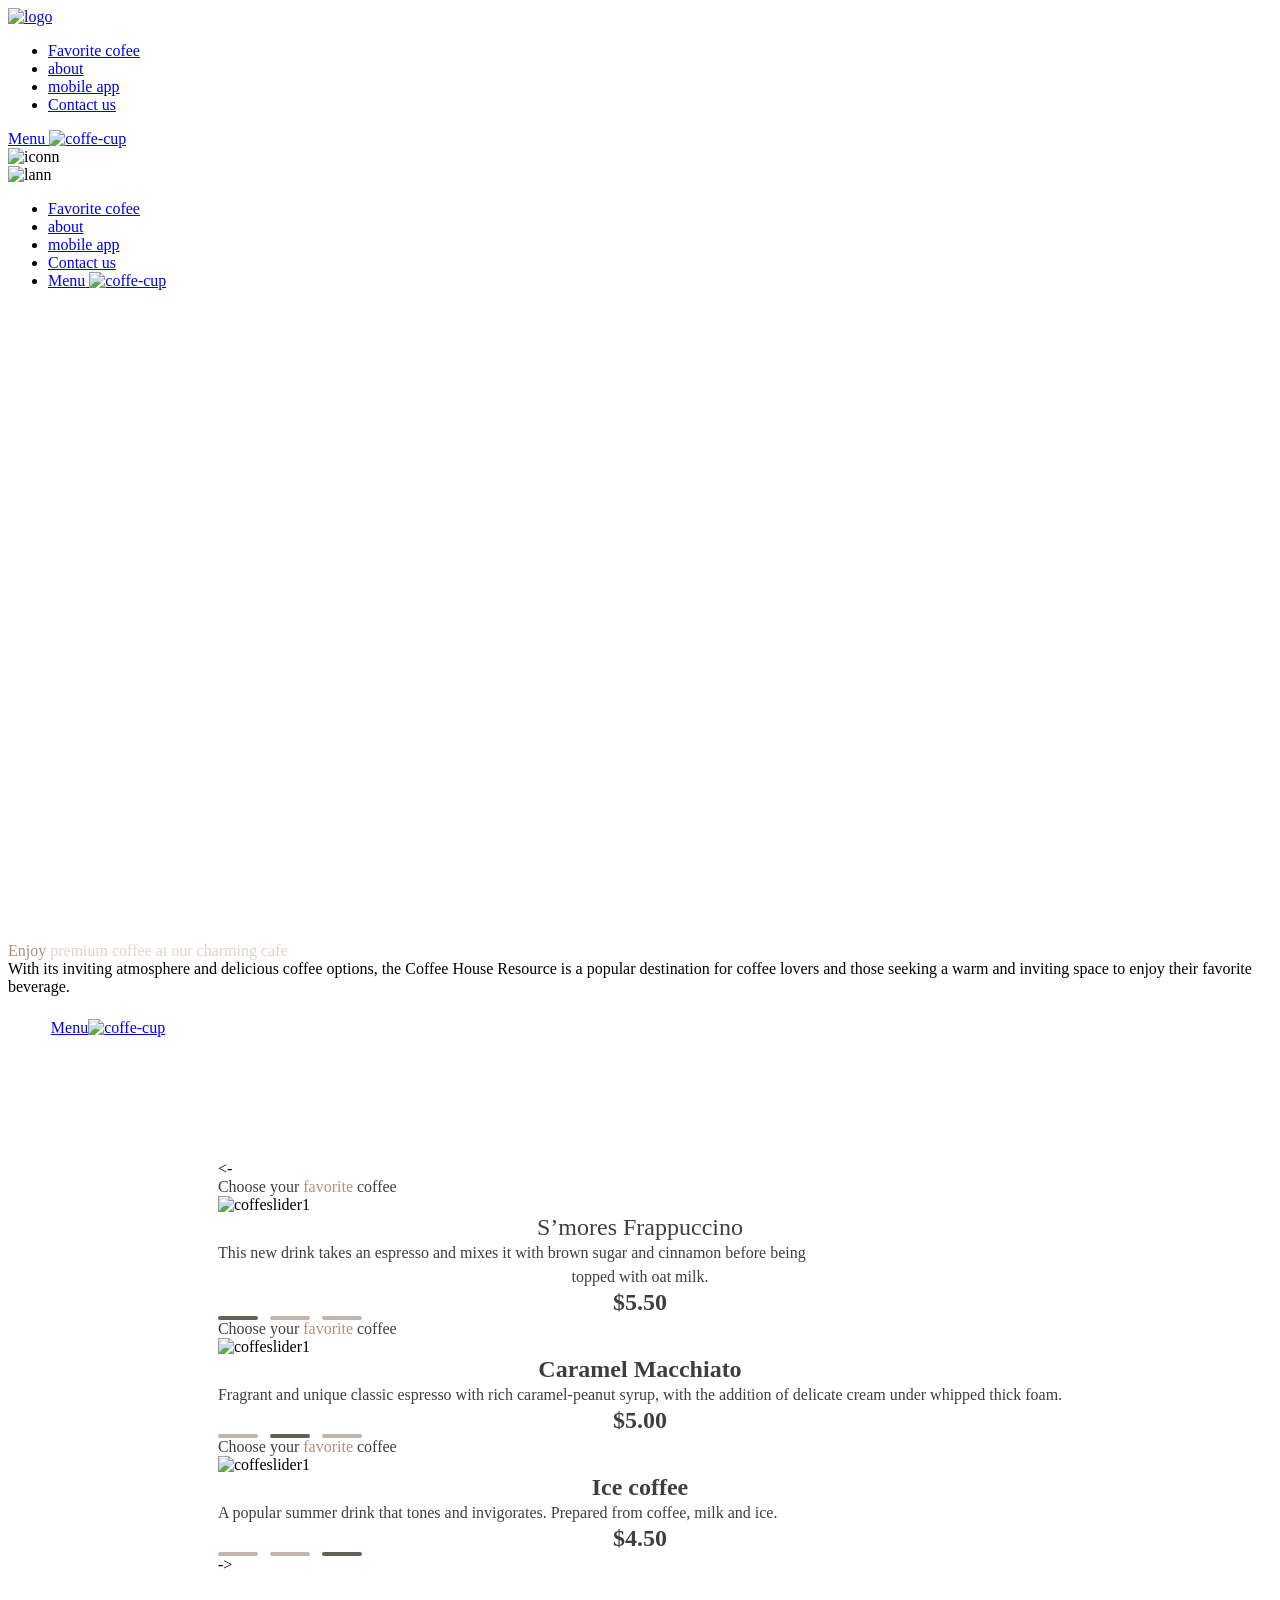
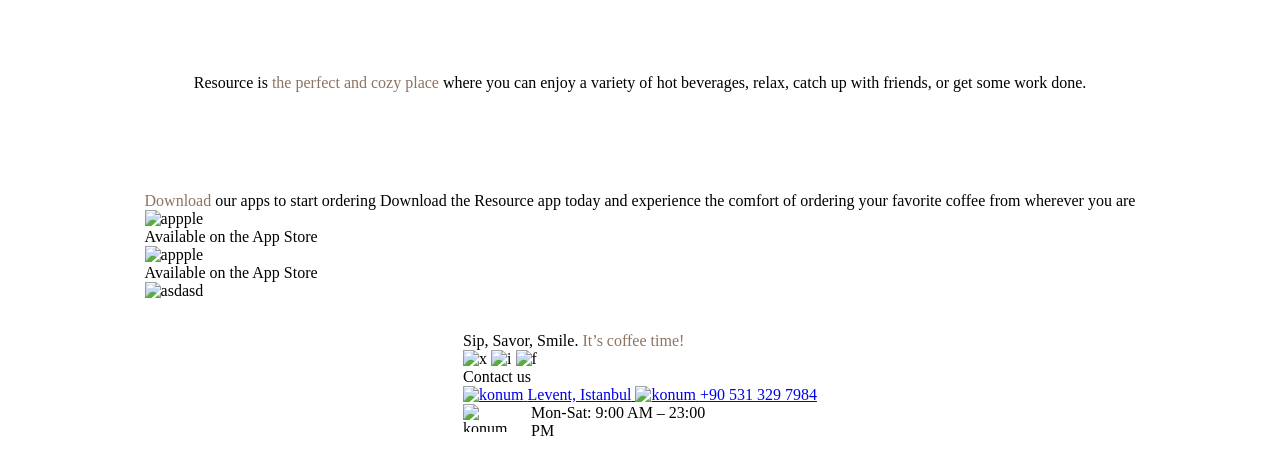
==== index.html @ 00bb1d44 "feat: added index.html" ====
<!DOCTYPE html>
<html lang="en">
  <head>
    <meta charset="UTF-8" />
    <meta name="viewport" content="width=device-width, initial-scale=1.0" />
    <title>Document</title>
    <link rel="stylesheet" href="index.css" />
    <link
      href="https://fonts.googleapis.com/css2?family=Inter:wght@400;500;700&display=swap"
      rel="stylesheet"
    />
  </head>
  <body>
    <header>
      <div class="header-container">
        <a href="#">
          <img src="./logo.png" alt="logo" class="logoresmi" />
        </a>
        <nav class="extra">
          <ul>
            <li>
              <a href="#favourite-coffer">Favorite cofee</a>
            </li>
            <li><a href="#about">about</a></li>
            <li><a href="#mobile-app">mobile app</a></li>
            <li><a href="#footer">Contact us</a></li>
          </ul>
        </nav>
        <a class="kose" href="./menu.html">
          <span>Menu</span>
          <img class="kahveresm" src="./coffee-cup.svg" alt="coffe-cup" />
        </a>
        <div class="normalolan" style="cursor: pointer" id="menubtn">
          <img src="./State=default.svg" alt="iconn" />
        </div>
        <div class="normal-olmayan" id="yeterlan">
          <img src="./State=active.svg" alt="lann" />
        </div>
      </div>
      <nav class="dort" id="menuismenulan">
        <ul>
          <li><a href="#favourite-coffer">Favorite cofee</a></li>
          <li><a href="#about">about</a></li>
          <li><a href="#mobile-app">mobile app</a></li>
          <li><a href="#footer">Contact us</a></li>
          <li>
            <a class="moneyismoneylan" href="./menu.html">
              <span>Menu</span>
              <img
                src="./coffee-cup.svg"
                alt="coffe-cup"
                style="width: 40px; height: 40px"
              />
            </a>
          </li>
        </ul>
      </nav>
    </header>
    <main>
      <div
        style="
          display: flex;
          justify-content: center;
          align-items: center;
          flex-direction: column;
          gap: 100px;
        "
      >
        <div class="audiodahil">
          <video
            autoplay
            muted
            loop
            playsinline
            style="
              width: 100%;
              height: 100%;
              object-fit: cover;
              border-radius: 30px;
            "
          >
            <source src="2909914-uhd_3840_2024_24fps.mp4" type="video/mp4" />
            Tarayıcınız video etiketini desteklemiyor.
          </video>
          <div class="videoaltindakiler">
            <div class="ikispankapsayici">
              <span style="color: #b0907a">Enjoy</span>
              <span style="color: #e1d4c9"
                >premium coffee at our charming cafe</span
              >
            </div>
            <div class="videoyazisi">
              With its inviting atmosphere and delicious coffee options, the
              Coffee House Resource is a popular destination for coffee lovers
              and those seeking a warm and inviting space to enjoy their
              favorite beverage.
            </div>
            <a class="butonundur" href="./menu.html">
              <div
                style="
                  display: flex;
                  justify-content: center;
                  align-items: center;
                  width: 200px;
                  height: 64px;
                "
              >
                <span class="menumenu">Menu</span>
                <img
                  src="coffee-cup.svg"
                  alt="coffe-cup"
                  class="iconlaralbayim"
                />
              </div>
            </a>
          </div>
        </div>
        <div class="oklardahil" id="favourite-coffer">
          <div class="soloklar">&lt;-</div>
          <div class="slidercontainer active">
            <div class="sldiercontainerbaslik">
              <span style="color: #403f3d"
                >Choose your <span style="color: #b0907a">favorite</span>
                <span class="kahvekelimesi">coffee</span></span
              >
            </div>
            <div class="resimveok">
              <img
                src="coffee-slider-1.svg"
                alt="coffeslider1"
                class="sliderimage"
              />
            </div>
            <div class="slideryazicontainer">
              <span
                style="
                  display: flex;
                  justify-content: center;
                  align-items: center;
                  color: #403f3d;
                  font-size: 24px;
                "
                >S’mores Frappuccino</span
              >
              <span style="font-size: 16px; line-height: 150%; color: #403f3d"
                >This new drink takes an espresso and mixes it with brown sugar
                and cinnamon before being
                <span
                  style="
                    display: flex;
                    justify-content: center;
                    align-items: center;
                  "
                  >topped with oat milk.</span
                ></span
              >
              <span
                style="
                  display: flex;
                  justify-content: center;
                  align-items: center;
                  color: #403f3d;
                  font-size: 24px;
                  font-weight: bold;
                "
                >$5.50</span
              >
            </div>
            <div
              style="
                display: flex;
                width: 144px;
                justify-content: space-between;
                align-items: center;
              "
            >
              <div
                style="
                  width: 40px;
                  height: 4px;
                  background-color: #665f55;
                  border-radius: 20px;
                "
              ></div>
              <div
                style="
                  width: 40px;
                  height: 4px;
                  background-color: #c1b6ad;
                  border-radius: 20px;
                "
              ></div>
              <div
                style="
                  width: 40px;
                  height: 4px;
                  background-color: #c1b6ad;
                  border-radius: 20px;
                "
              ></div>
            </div>
          </div>
          <div class="slidercontainer">
            <div class="sldiercontainerbaslik">
              <span style="color: #403f3d"
                >Choose your <span style="color: #b0907a">favorite</span>
                <span class="kahvekelimesi">coffee</span></span
              >
            </div>
            <div class="resimveok">
              <img
                src="coffee-slider-2.svg"
                alt="coffeslider1"
                class="sliderimage"
              />
            </div>
            <div class="slideryazicontainer">
              <span
                style="
                  display: flex;
                  justify-content: center;
                  align-items: center;
                  color: #403f3d;
                  font-size: 24px;
                  font-weight: bold;
                "
                >Caramel Macchiato</span
              >
              <span style="font-size: 16px; line-height: 150%; color: #403f3d"
                >Fragrant and unique classic espresso with rich caramel-peanut
                syrup, with the addition of delicate cream under whipped thick
                foam.</span
              >
              <span
                style="
                  display: flex;
                  justify-content: center;
                  align-items: center;
                  color: #403f3d;
                  font-size: 24px;
                  font-weight: bold;
                "
                >$5.00</span
              >
            </div>
            <div
              style="
                display: flex;
                width: 144px;
                justify-content: space-between;
                align-items: center;
              "
            >
              <div
                style="
                  width: 40px;
                  height: 4px;
                  background-color: #c1b6ad;
                  border-radius: 20px;
                "
              ></div>
              <div
                style="
                  width: 40px;
                  height: 4px;
                  background-color: #665f55;
                  border-radius: 20px;
                "
              ></div>
              <div
                style="
                  width: 40px;
                  height: 4px;
                  background-color: #c1b6ad;
                  border-radius: 20px;
                "
              ></div>
            </div>
          </div>
          <div class="slidercontainer">
            <div class="sldiercontainerbaslik">
              <span style="color: #403f3d"
                >Choose your <span style="color: #b0907a">favorite</span>
                <span class="kahvekelimesi">coffee</span></span
              >
            </div>
            <div class="resimveok">
              <img
                src="coffee-slider-3.svg"
                alt="coffeslider1"
                class="sliderimage"
              />
            </div>
            <div class="slideryazicontainer">
              <span
                style="
                  display: flex;
                  justify-content: center;
                  align-items: center;
                  color: #403f3d;
                  font-size: 24px;
                  font-weight: bold;
                "
                >Ice coffee</span
              >
              <span
                style="
                  font-size: 16px;
                  line-height: 150%;
                  color: #403f3d;
                  text-align: center;
                "
                >A popular summer drink that tones and invigorates. Prepared
                from coffee, milk and ice.</span
              >
              <span
                style="
                  display: flex;
                  justify-content: center;
                  align-items: center;
                  color: #403f3d;
                  font-size: 24px;
                  font-weight: bold;
                "
                >$4.50</span
              >
            </div>
            <div
              style="
                display: flex;
                width: 144px;
                justify-content: space-between;
                align-items: center;
              "
            >
              <div
                style="
                  width: 40px;
                  height: 4px;
                  background-color: #c1b6ad;
                  border-radius: 20px;
                "
              ></div>

              <div
                style="
                  width: 40px;
                  height: 4px;
                  background-color: #c1b6ad;
                  border-radius: 20px;
                "
              ></div>
              <div
                style="
                  width: 40px;
                  height: 4px;
                  background-color: #665f55;
                  border-radius: 20px;
                "
              ></div>
            </div>
          </div>
          <div class="sagoklar">-&gt;</div>
          <!--<img src="sagok.svg" alt="solok" class="sagoklar" />-->
        </div>
        <div class="about" id="about">
          <span class="perfectler"
            >Resource is
            <span style="color: #8d7362">the perfect and cozy place</span>
            where you can enjoy a variety of hot beverages, relax, catch up with
            friends, or get some work done.</span
          >
          <div class="about-images">
            <div class="about-images-column-1">
              <div class="column-1-first"></div>
              <div class="column-1-second"></div>
            </div>
            <div class="about-images-column-2">
              <div class="column-2-first"></div>
              <div class="column-2-second"></div>
            </div>
          </div>
        </div>
        <div class="mobileapp" id="mobile-app">
          <div class="mobile-app-offer">
            <span class="mobile-app-download"
              ><span style="color: #8d7362">Download</span> our apps to start
              ordering</span
            >
            <span class="mobile-app-resource"
              >Download the Resource app today and experience the comfort of
              ordering your favorite coffee from wherever you are</span
            >
            <div class="ikiicon">
              <div class="appleicon">
                <img src="appleicon.svg" alt="appple" class="appleresim" />
                <div class="appleyani">
                  <span class="appleyaziboyut-1">Available on the</span>
                  <span class="appleyaziboyut-2">App Store</span>
                </div>
              </div>
              <div class="appleicon">
                <img src="ucgenicon.svg" alt="appple" class="appleresim" />
                <div class="appleyani">
                  <span class="appleyaziboyut-1">Available on the</span>
                  <span class="appleyaziboyut-2">App Store</span>
                </div>
              </div>
            </div>
          </div>
          <img
            src="mobile-screens.svg"
            alt="asdasd"
            class="mobile-screens-image"
          />
        </div>
      </div>
    </main>
    <footer
      id="footer"
      style="
        display: flex;
        justify-content: center;
        margin-top: 2rem;
        margin-bottom: 2rem;
      "
    >
      <div class="contacts-container">
        <div class="contacts-offer-container">
          <span class="contacts-offer-yazi"
            >Sip, Savor, Smile.
            <span style="color: #8d7362"> It’s coffee time!</span></span
          >
          <div class="contacts-socials">
            <img
              src="./twitter-button-icon-light.svg"
              alt="x"
              class="twiteerfalan"
            />
            <img
              src="./instagram-button-icon-light.svg"
              class="twiteerfalan"
              alt="i"
            />
            <img
              src="./facebook-button-icon-light.svg"
              class="twiteerfalan"
              alt="f"
            />
          </div>
        </div>
        <div class="contacts-info">
          <span class="contacts-info-yazi">Contact us</span>
          <div class="contacts-info-street">
            <a
              class="contact-info-konum"
              href="https://www.google.com/maps/place/Levent,+34330+Be%C5%9Fikta%C5%9F%2F%C4%B0stanbul/@41.082451,29.0057013,15z/data=!3m1!4b1!4m6!3m5!1s0x14cab66eb1aaff27:0x306025824b2de11e!8m2!3d41.0818288!4d29.0183512!16zL20vMGJ0MzA5?entry=ttu&g_ep=EgoyMDI1MTAwOC4wIKXMDSoASAFQAw%3D%3D"
              target="_blank"
              rel="noopener noreferrer"
            >
              <img src="pin-alt.svg" alt="konum" class="contact-icon" />
              <span class="contact-info-yazi-ayari">Levent, Istanbul</span>
            </a>
            <a class="contact-telefonlan" href="tel:+905313297984">
              <img src="phone.svg" alt="konum" class="contact-icon" />
              <span class="contact-info-yazi-ayari">+90 531 329 7984</span>
            </a>
            <div style="width: 268px; height: 28px; display: flex; gap: 8px">
              <img src="clock.svg" alt="konum" class="contact-icon" />
              <span class="contact-info-yazi-ayari"
                >Mon-Sat: 9:00 AM – 23:00 PM</span
              >
            </div>
          </div>
        </div>
      </div>
    </footer>

    <script src="index.js"></script>
  </body>
</html>
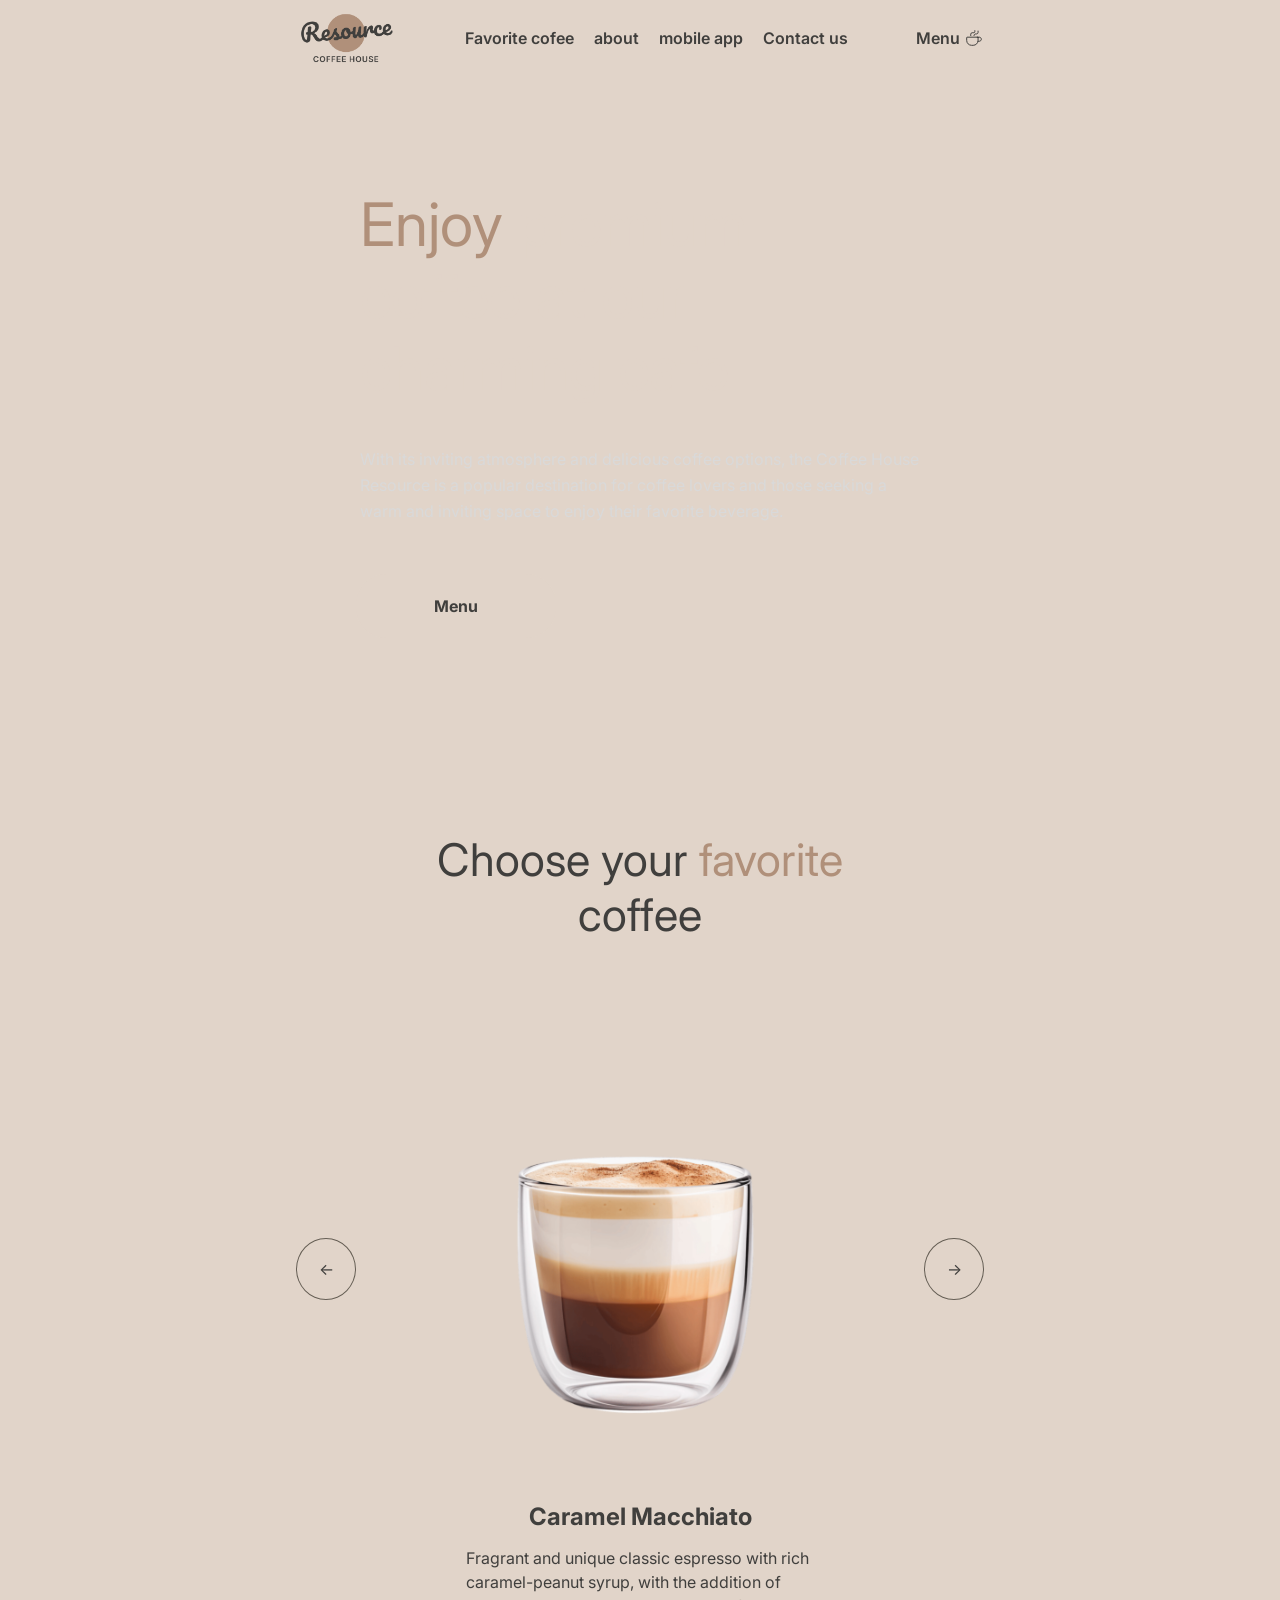
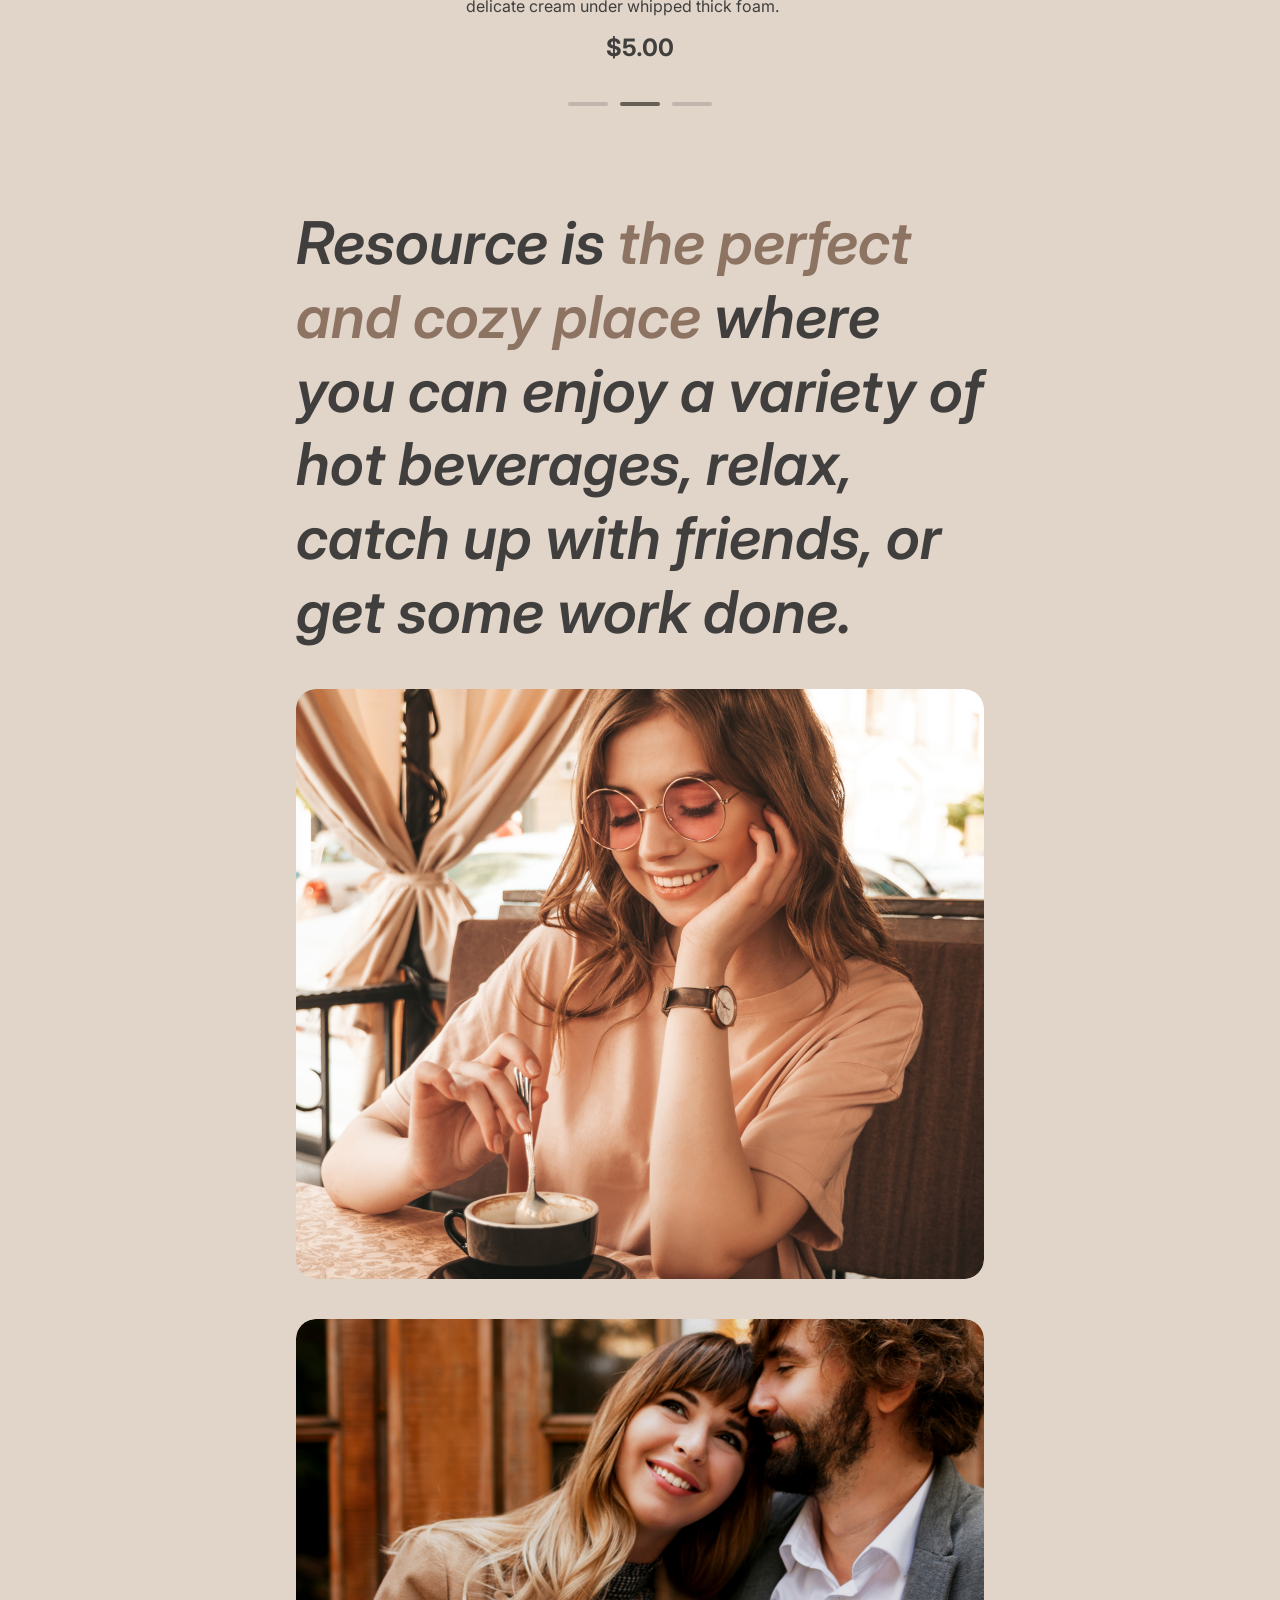
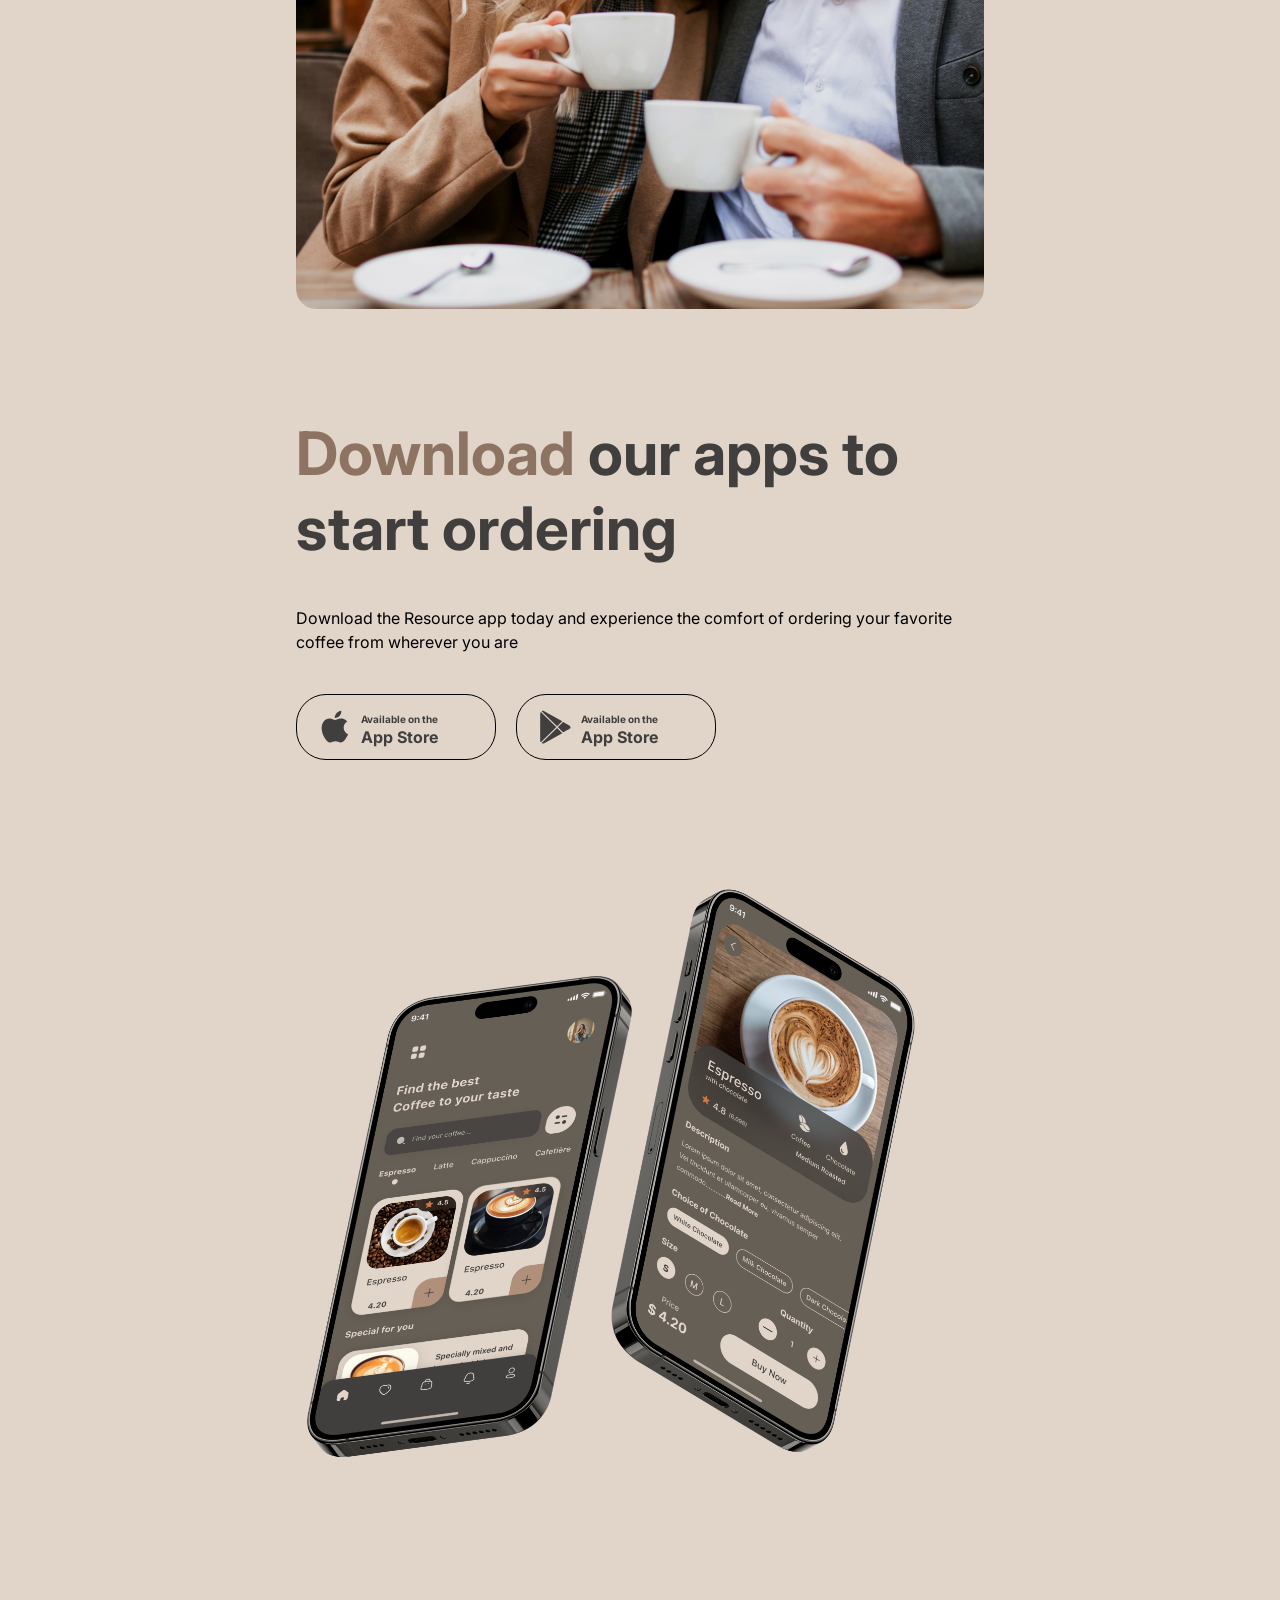
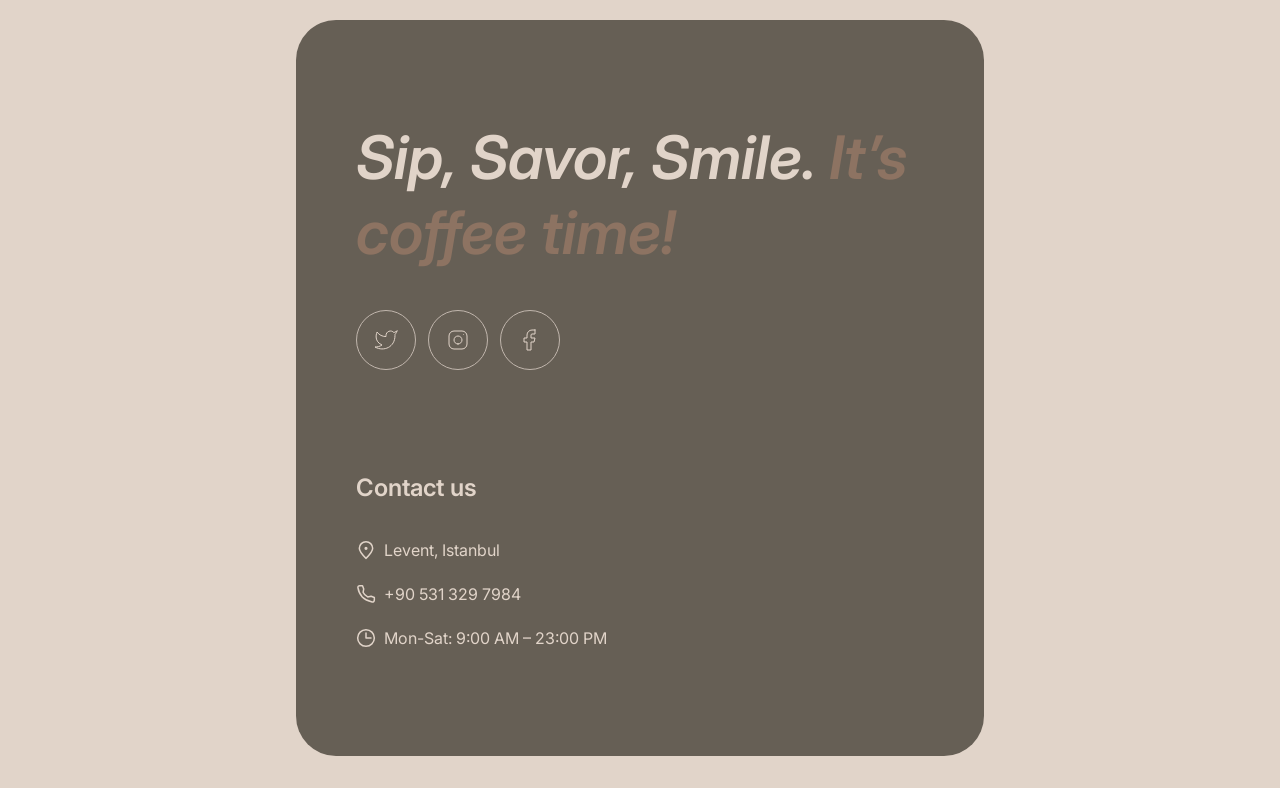
==== commit 439750e5: "fix: fixed about favicon and favicon logo" ====
--- a/index.html
+++ b/index.html
@@ -4,6 +4,7 @@
     <meta charset="UTF-8" />
     <meta name="viewport" content="width=device-width, initial-scale=1.0" />
     <title>Document</title>
+    <link rel="icon" type="img/svg" href="./logosekme.svg" />
     <link rel="stylesheet" href="index.css" />
     <link
       href="https://fonts.googleapis.com/css2?family=Inter:wght@400;500;700&display=swap"
--- a/index.css
+++ b/index.css
@@ -0,0 +1,2035 @@
+html {
+  scroll-behavior: smooth;
+}
+
+body {
+  background-color: #e1d4c9;
+  font-family: Inter;
+}
+header {
+  display: flex;
+  justify-content: center;
+  align-items: center;
+  flex-direction: column;
+  padding-bottom: 20px;
+}
+.reloadbutonu {
+  width: 60px;
+  height: 60px;
+  display: flex;
+  justify-content: center;
+  align-items: center;
+  border-radius: 100%;
+  background-color: #e1d4c9;
+  border: 1px solid #665f55;
+  cursor: pointer;
+}
+.header-container {
+  height: 60px;
+  display: flex;
+  justify-content: space-between;
+  width: 348px;
+  font-size: 16px;
+}
+.logoresmi {
+  width: 100px;
+  height: 60px;
+}
+.kahveresm {
+  width: 20px;
+  height: 20px;
+}
+.normalolan {
+  width: 44px;
+  height: 44px;
+  display: flex;
+}
+.normalolan.active {
+  display: none;
+}
+.normal-olmayan {
+  width: 44px;
+  height: 44px;
+  display: none;
+}
+.normal-olmayan.active {
+  display: flex;
+}
+.dort {
+  display: none;
+}
+.dort.active {
+  display: flex;
+  justify-content: center;
+  font-size: 16px;
+  font-weight: 600;
+  color: #403f3d;
+}
+.dort ul {
+  display: flex;
+  flex-direction: column;
+  gap: 60px;
+  align-items: center;
+  padding: 0px;
+}
+.dort a {
+  text-decoration: none;
+  color: #403f3d;
+}
+.dort li {
+  list-style-type: none;
+  color: #403f3d;
+}
+.extra {
+  display: none;
+}
+/*
+.moneyismoneylan {
+  display: none;
+}*/
+.moneyismoneylan {
+  display: flex;
+  justify-content: center;
+  align-items: center;
+  text-decoration: none;
+  color: #403f3d;
+}
+.kose {
+  display: none;
+}
+.kahve {
+  width: 20px;
+  height: 20px;
+}
+.men {
+  display: flex;
+  justify-content: center;
+  align-items: center;
+  font-size: 16px;
+}
+.audiodahil {
+  position: relative;
+  width: 348px;
+  height: 552px;
+}
+.videoaltindakiler {
+  position: absolute;
+  display: flex;
+  flex-direction: column;
+  justify-content: space-around;
+  align-items: center;
+  top: 0;
+  left: 0;
+  width: 100%;
+  margin-top: 50px;
+}
+
+.ikispankapsayici {
+  color: aliceblue;
+  font-size: 40px;
+  text-align: center;
+  max-width: 300px;
+  top: 60px;
+  text-align: left;
+}
+.videoyazisi {
+  max-width: 320px;
+  color: #d9d9d9;
+  margin-top: 42px;
+  line-height: 1.625;
+  opacity: 1;
+}
+.butonundur {
+  width: 200px;
+  height: 64px;
+  align-self: start;
+  margin-left: 20px;
+  border-radius: 30px;
+  margin-top: 50px;
+  background-color: #e1d4c9;
+  border: none;
+  position: relative;
+  cursor: pointer;
+  text-decoration: none;
+}
+
+.menumenu {
+  width: 44px;
+  height: 24px;
+  color: #403f3d;
+  display: flex;
+  justify-content: center;
+  align-items: center;
+  font-weight: bold;
+}
+.iconlaralbayim {
+  display: none;
+  width: 20px;
+  height: 20px;
+}
+.butonundur:hover .iconlaralbayim {
+  display: flex;
+}
+.enustlogo {
+  width: 100px;
+  height: 60px;
+}
+.enustlogonunasi {
+  width: 100px;
+  height: 60px;
+}
+.oklardahil {
+  display: flex;
+  max-width: 348px;
+  height: 696px;
+  justify-content: center;
+  align-items: center;
+}
+.slidercontainer {
+  display: none;
+  max-width: 348px;
+  flex-direction: column;
+  align-items: center;
+  gap: 40px;
+}
+.slidercontainer.active {
+  display: flex;
+}
+.sldiercontainerbaslik {
+  font-size: 34px;
+  max-width: 100%;
+  display: flex;
+  justify-content: center;
+  align-items: center;
+}
+.sliderimage {
+  width: 348px;
+  height: 348px;
+}
+.slideryazicontainer {
+  display: flex;
+  flex-direction: column;
+  justify-content: space-between;
+  height: 164px;
+  width: 348px;
+}
+.kahvekelimesi {
+  display: flex;
+  justify-content: center;
+  align-items: center;
+}
+.resimveok {
+  display: flex;
+  justify-content: space-between;
+  align-items: center;
+}
+.soloklar {
+  display: none;
+}
+.sagoklar {
+  display: none;
+}
+.about {
+  max-width: 348px;
+  height: 1580px;
+  display: flex;
+  flex-direction: column;
+  gap: 40px;
+}
+.about-images {
+  width: 348px;
+  height: 1220px;
+}
+.about-images-column-1 {
+  display: flex;
+  flex-direction: column;
+  gap: 40px;
+}
+.about-images-column-2 {
+  display: none;
+}
+.column-1-first {
+  width: 348px;
+  height: 590px;
+  object-fit: cover;
+  background-image: url("column-1.png");
+  background-size: cover; /* Bu satır eklendi */
+  background-position: center; /* Opsiyonel ama önerilir */
+  background-repeat: no-repeat; /* Tekrarlamasın diye */
+  border-radius: 20px;
+}
+.column-1-second {
+  width: 348px;
+  height: 590px;
+  object-fit: cover;
+  background-image: url("column-2.png");
+  background-size: cover; /* Bu satır eklendi */
+  background-position: center; /* Opsiyonel ama önerilir */
+  background-repeat: no-repeat; /* Tekrarlamasın diye */
+  border-radius: 20px;
+}
+.column-1 {
+  width: 348px;
+  height: 590px;
+  object-fit: cover;
+  border-radius: 15px;
+}
+.column-2 {
+  width: 348px;
+  height: 590px;
+  object-fit: cover;
+  border-radius: 15px;
+}
+.perfectler {
+  font-size: 32px;
+  color: #403f3d;
+  font-weight: 600;
+  font-style: italic;
+  line-height: 125%;
+}
+.mobileapp {
+  max-width: 348px;
+  height: 768px;
+  display: flex;
+  flex-direction: column;
+  gap: 40px;
+}
+.mobile-app-offer {
+  max-width: 348px;
+  height: 380px;
+  display: flex;
+  flex-direction: column;
+  gap: 40px;
+}
+.mobile-app-download {
+  color: #403f3d;
+  font-size: 32px;
+  line-height: 1.25;
+  font-weight: bold;
+}
+.mobile-app-resource {
+  font-size: 16px;
+  line-height: 1.5;
+}
+.ikiicon {
+  max-width: 200px;
+  height: 148px;
+  display: flex;
+  flex-direction: column;
+  gap: 20px;
+}
+.appleicon {
+  max-width: 200px;
+  height: 64px;
+  border: 1px solid;
+  border-radius: 30px;
+  display: flex;
+  justify-content: start;
+  align-items: center;
+  padding-left: 20px;
+  gap: 8px;
+}
+.appleresim {
+  width: 36px;
+  height: 36px;
+}
+.appleyani {
+  color: #403f3d;
+  max-width: 78px;
+  height: 40px;
+  font-weight: bold;
+}
+.appleyaziboyut-1 {
+  font-size: 10px;
+}
+.appleyaziboyut-2 {
+  font-size: 16px;
+}
+.mobile-screens-image {
+  width: 348px;
+  height: 348px;
+}
+.contacts-container {
+  width: 348px;
+  height: 526px;
+  background-color: #665f55;
+  padding: 60px 16px;
+  box-sizing: border-box;
+  border-radius: 40px;
+  display: flex;
+  flex-direction: column;
+  gap: 40px;
+  margin-top: 100px;
+}
+.contacts-offer-container {
+  width: 316px;
+  height: 180px;
+  display: flex;
+  flex-direction: column;
+  justify-content: space-between;
+}
+.contacts-offer-yazi {
+  font-size: 32px;
+  line-height: 1.25;
+  color: #e1d4c9;
+}
+.contacts-socials {
+  width: 204px;
+  height: 60px;
+  display: flex;
+  justify-content: space-between;
+}
+.contacts-info {
+  width: 316px;
+  height: 186px;
+  color: #e1d4c9;
+  display: flex;
+  flex-direction: column;
+  justify-content: space-between;
+}
+.contacts-info-yazi {
+  font-size: 24px;
+  line-height: 1.5;
+  font-weight: 600;
+}
+.contacts-info-street {
+  width: 262px;
+  height: 116px;
+  display: flex;
+  flex-direction: column;
+  justify-content: space-between;
+}
+.contact-info-konum {
+  width: 182px;
+  height: 28px;
+  display: flex;
+  gap: 8px;
+  text-decoration: none;
+  color: #e1d4c9;
+}
+.contact-info-konum:hover {
+  border-bottom: 1px solid #e1d4c9;
+  cursor: pointer;
+}
+.contact-icon {
+  width: 20px;
+  height: 20px;
+}
+.contact-info-yazi-ayari {
+  font-size: 16px;
+}
+.contact-telefonlan {
+  width: 175px;
+  height: 28px;
+  display: flex;
+  gap: 8px;
+  text-decoration: none;
+  color: #e1d4c9;
+}
+.contact-telefonlan:hover {
+  cursor: pointer;
+  border-bottom: 1px solid #e1d4c9;
+}
+.preview {
+  width: 310px;
+  height: 506px;
+  border-radius: 40px;
+  border: 1px solid #c1b6ad;
+  cursor: pointer;
+}
+.previewimage {
+  border-radius: 40px;
+  width: 310px;
+  height: 310px;
+  cursor: pointer;
+}
+.description {
+  width: 310px;
+  height: 196px;
+  box-sizing: border-box;
+  padding: 20px;
+  text-align: left;
+}
+.titletogether {
+  width: 270px;
+  height: 114px;
+  gap: 12px;
+  display: flex;
+  flex-direction: column;
+}
+.bigtitle {
+  font-weight: 600;
+  font-size: 24px;
+  line-height: 125%;
+}
+.smalltitle {
+  font-size: 16px;
+  line-height: 150%;
+  width: 270px;
+  height: 72px;
+}
+.titleprice {
+  font-size: 24px;
+  font-weight: 600;
+  line-height: 125%;
+}
+
+.menu-container {
+  width: 348px;
+  /*height: 2390px;*/
+  display: flex;
+  flex-direction: column;
+  justify-content: center;
+  align-items: center;
+  gap: 40px;
+}
+.offering {
+  width: 348px;
+  height: 206px;
+  gap: 40px;
+  display: flex;
+  flex-direction: column;
+}
+.brulan {
+  display: flex;
+}
+.offering-text {
+  font-weight: 600;
+  font-size: 32px;
+  line-height: 125%;
+  font-style: italic;
+  color: #403f3d;
+  text-align: center;
+}
+
+.line-accent {
+  color: #8d7362;
+}
+.tab-container {
+  width: 345px;
+  height: 46px;
+  display: flex;
+  gap: 8px;
+  background-color: #e1d4c9;
+}
+.coffee-container {
+  background-color: #e1d4c9;
+  width: 115px;
+  height: 46px;
+  border-radius: 100px;
+  display: flex;
+  padding: 8px;
+  align-items: center;
+  gap: 8px;
+  box-sizing: border-box;
+  border: 1px solid #c1b6ad;
+  cursor: pointer;
+}
+.coffee-container.active {
+  background-color: #665f55;
+  width: 115px;
+  height: 46px;
+  border-radius: 100px;
+  display: flex;
+  padding: 8px;
+  align-items: center;
+  gap: 8px;
+  box-sizing: border-box;
+}
+
+.coffee-round {
+  width: 30px;
+  height: 30px;
+  border-radius: 100%;
+  background-color: #c1b6ad;
+  display: flex;
+  justify-content: center;
+  align-items: center;
+}
+.coffee-round.active {
+  width: 30px;
+  height: 30px;
+  border-radius: 100%;
+  background-color: #e1d4c9;
+}
+.coffee-text {
+  color: #403f3d;
+  font-size: 16px;
+  font-weight: 600;
+  line-height: 150%;
+}
+.coffee-text.active {
+  color: #e1d4c9;
+  font-size: 16px;
+  font-weight: 600;
+  line-height: 150%;
+}
+.tea-container {
+  background-color: #e1d4c9;
+  width: 90px;
+  height: 46px;
+  border-radius: 100px;
+  display: flex;
+  padding: 8px;
+  padding-right: 16px;
+  align-items: center;
+  gap: 8px;
+  box-sizing: border-box;
+  border: 1px solid #c1b6ad;
+  cursor: pointer;
+}
+.tea-container.active {
+  background-color: #665f55;
+  width: 90px;
+  height: 46px;
+  border-radius: 100px;
+  display: flex;
+  padding: 8px;
+  padding-right: 16px;
+  align-items: center;
+  gap: 8px;
+  box-sizing: border-box;
+}
+.tea-round {
+  width: 30px;
+  height: 30px;
+  border-radius: 100%;
+  background-color: #c1b6ad;
+  display: flex;
+  justify-content: center;
+  align-items: center;
+}
+.tea-round.active {
+  width: 30px;
+  height: 30px;
+  border-radius: 100%;
+  background-color: #e1d4c9;
+}
+.tea-text {
+  color: #403f3d;
+  font-size: 16px;
+  font-weight: 600;
+  line-height: 150%;
+}
+.tea-text.active {
+  color: #e1d4c9;
+  font-size: 16px;
+  font-weight: 600;
+  line-height: 150%;
+}
+.dessert-container {
+  background-color: #e1d4c9;
+  width: 124px;
+  height: 46px;
+  border-radius: 100px;
+  display: flex;
+  padding: 8px;
+  padding-right: 16px;
+  align-items: center;
+  gap: 8px;
+  box-sizing: border-box;
+  border: 1px solid #c1b6ad;
+  cursor: pointer;
+}
+.dessert-container.active {
+  background-color: #665f55;
+  width: 124px;
+  height: 46px;
+  border-radius: 100px;
+  display: flex;
+  padding: 8px;
+  padding-right: 16px;
+  align-items: center;
+  gap: 8px;
+  box-sizing: border-box;
+}
+.dessert-round {
+  width: 30px;
+  height: 30px;
+  border-radius: 100%;
+  background-color: #c1b6ad;
+  display: flex;
+  justify-content: center;
+  align-items: center;
+}
+.dessert-round.active {
+  width: 30px;
+  height: 30px;
+  border-radius: 100%;
+  background-color: #e1d4c9;
+}
+.dessert-text {
+  color: #403f3d;
+  font-size: 16px;
+  font-weight: 600;
+  line-height: 150%;
+}
+.dessert-text.active {
+  color: #e1d4c9;
+  font-size: 16px;
+  font-weight: 600;
+  line-height: 150%;
+}
+.menu-products {
+  display: grid;
+  grid-template-columns: 1fr;
+  gap: 40px;
+}
+.modal-container {
+  display: none;
+}
+.modal-container.active {
+  height: 100vh;
+  width: 100vw; /* burada düzeltme yapıldı */
+  display: flex;
+  justify-content: center;
+  align-items: center;
+  z-index: 2;
+  position: fixed; /* ekranın üstüne sabitlenmesi için */
+  top: 0;
+  left: 0;
+  background-color: rgba(0, 0, 0, 0.3); /* opsiyonel: saydam arka plan */
+}
+
+.modal {
+  width: 342px;
+  height: 626px;
+  border-radius: 40px;
+  justify-content: center;
+  display: flex;
+  align-items: center;
+  box-sizing: border-box;
+  padding: 16px;
+  color: #403f3d;
+  background-color: #e1d4c9;
+  gap: 20px;
+}
+.resim-modal {
+  display: none;
+}
+
+.description-contaier {
+  display: flex;
+  flex-direction: column;
+  width: 310px;
+  height: 594px;
+  gap: 20px;
+  justify-content: center;
+}
+.titlelann {
+  display: flex;
+  flex-direction: column;
+  gap: 12px;
+  height: 90px;
+  color: #403f3d;
+}
+.titlelan-name {
+  font-size: 24px;
+  font-weight: 600;
+}
+.sizze {
+  width: 310px;
+  height: 132px;
+  display: flex;
+  flex-direction: column;
+  gap: 8px;
+}
+.tabbblar {
+  width: 310px;
+  height: 100px;
+  display: flex;
+  gap: 8px;
+  flex-direction: column;
+}
+.ilk-iki {
+  display: flex;
+  gap: 8px;
+}
+.kucuk {
+  width: 116px;
+  height: 46px;
+  border: 1px solid;
+  display: flex;
+  justify-content: center;
+  align-items: center;
+  border-radius: 100px;
+  gap: 8px;
+  padding: 8px 16px 8px 8px;
+  box-sizing: border-box;
+  background-color: #e1d4c9;
+  cursor: pointer;
+}
+
+.kucuk-daire {
+  width: 30px;
+  height: 30px;
+  display: flex;
+  justify-content: center;
+  align-items: center;
+  background-color: #c1b6ad;
+  border-radius: 100%;
+  color: #403f3d;
+  cursor: pointer;
+}
+.kucukisim {
+  color: #403f3d;
+  cursor: pointer;
+}
+.kucuk.active {
+  background-color: #665f55;
+}
+.kucuk-daire.active {
+  background-color: #e1d4c9;
+  color: #403f3d;
+}
+.kucukisim.active {
+  color: #e1d4c9;
+}
+
+.ortaisim {
+  color: #403f3d;
+  cursor: pointer;
+}
+.orta.active {
+  background-color: #665f55;
+}
+.orta-daire.active {
+  background-color: #e1d4c9;
+  color: #403f3d;
+}
+.ortaisim.active {
+  color: #e1d4c9;
+}
+
+.orta {
+  width: 117px;
+  height: 46px;
+  border: 1px solid;
+  border-radius: 100px;
+  display: flex;
+  justify-content: center;
+  align-items: center;
+  gap: 8px;
+  padding: 8px 16px 8px 8px;
+  box-sizing: border-box;
+  background-color: #e1d4c9;
+  cursor: pointer;
+}
+.orta-daire {
+  width: 30px;
+  height: 30px;
+  display: flex;
+  justify-content: center;
+  align-items: center;
+  background-color: #c1b6ad;
+  border-radius: 100%;
+  color: #403f3d;
+  cursor: pointer;
+}
+
+.buyukisim {
+  color: #403f3d;
+  cursor: pointer;
+}
+.buyuk.active {
+  background-color: #665f55;
+}
+.buyuk-daire.active {
+  background-color: #e1d4c9;
+  color: #403f3d;
+}
+.buyukisim.active {
+  color: #e1d4c9;
+}
+
+.buyuk {
+  width: 117px;
+  height: 46px;
+  border: 1px solid;
+  display: flex;
+  justify-content: center;
+  align-items: center;
+  border-radius: 100px;
+  gap: 8px;
+  padding: 8px 16px 8px 8px;
+  box-sizing: border-box;
+  background-color: #e1d4c9;
+  cursor: pointer;
+}
+.buyuk-daire {
+  width: 30px;
+  height: 30px;
+  display: flex;
+  justify-content: center;
+  align-items: center;
+  background-color: #c1b6ad;
+  border-radius: 100%;
+  color: #403f3d;
+  cursor: pointer;
+}
+
+.kucuk1 {
+  width: 116px;
+  height: 46px;
+  border: 1px solid;
+  display: flex;
+  justify-content: center;
+  align-items: center;
+  border-radius: 100px;
+  gap: 8px;
+  padding: 8px 16px 8px 8px;
+  box-sizing: border-box;
+  background-color: #e1d4c9;
+  cursor: pointer;
+}
+
+.kucuk1-daire {
+  width: 30px;
+  height: 30px;
+  display: flex;
+  justify-content: center;
+  align-items: center;
+  background-color: #c1b6ad;
+  border-radius: 100%;
+  color: #403f3d;
+  cursor: pointer;
+}
+.kucuk1-isim {
+  color: #403f3d;
+  cursor: pointer;
+}
+.kucuk1.active {
+  background-color: #665f55;
+}
+.kucuk1-daire.active {
+  background-color: #e1d4c9;
+  color: #403f3d;
+}
+.kucuk1-isim.active {
+  color: #e1d4c9;
+}
+
+.orta1 {
+  width: 116px;
+  height: 46px;
+  border: 1px solid;
+  display: flex;
+  justify-content: center;
+  align-items: center;
+  border-radius: 100px;
+  gap: 8px;
+  padding: 8px 16px 8px 8px;
+  box-sizing: border-box;
+  background-color: #e1d4c9;
+  cursor: pointer;
+}
+
+.orta1-daire {
+  width: 30px;
+  height: 30px;
+  display: flex;
+  justify-content: center;
+  align-items: center;
+  background-color: #c1b6ad;
+  border-radius: 100%;
+  color: #403f3d;
+  cursor: pointer;
+}
+.orta1-isim {
+  color: #403f3d;
+  cursor: pointer;
+}
+.orta1.active {
+  background-color: #665f55;
+}
+.orta1-daire.active {
+  background-color: #e1d4c9;
+  color: #403f3d;
+}
+.orta1-isim.active {
+  color: #e1d4c9;
+}
+
+.buyuk1 {
+  width: 116px;
+  height: 46px;
+  border: 1px solid;
+  display: flex;
+  justify-content: center;
+  align-items: center;
+  border-radius: 100px;
+  gap: 8px;
+  padding: 8px 16px 8px 8px;
+  box-sizing: border-box;
+  background-color: #e1d4c9;
+  cursor: pointer;
+}
+
+.buyuk1-daire {
+  width: 30px;
+  height: 30px;
+  display: flex;
+  justify-content: center;
+  align-items: center;
+  background-color: #c1b6ad;
+  border-radius: 100%;
+  color: #403f3d;
+  cursor: pointer;
+}
+.buyuk1-isim {
+  color: #403f3d;
+  cursor: pointer;
+}
+.buyuk1.active {
+  background-color: #665f55;
+}
+.buyuk1-daire.active {
+  background-color: #e1d4c9;
+  color: #403f3d;
+}
+.buyuk1-isim.active {
+  color: #e1d4c9;
+}
+
+.totall {
+  display: flex;
+  justify-content: space-between;
+  font-size: 24px;
+  font-weight: 600;
+  width: 310px;
+  height: 30px;
+  color: #403f3d;
+}
+.uyari {
+  border-top: 1px solid #c1b6ad;
+  display: flex;
+  gap: 8px;
+  width: 310px;
+  height: 66px;
+  justify-content: center;
+  padding-top: 12px;
+  padding-bottom: 12px;
+  box-sizing: border-box;
+}
+.resimboyut {
+  width: 16px;
+  height: 16px;
+}
+.kapatmatusu {
+  width: 310px;
+  height: 44px;
+  font-size: 16px;
+  font-weight: 600;
+  text-align: center;
+  box-sizing: border-box;
+  padding: 10px 78px;
+  border-radius: 100px;
+  border: 1px solid #665f55;
+  background-color: #e1d4c9;
+  cursor: pointer;
+}
+.real-description {
+  font-size: 16px;
+}
+@media (min-width: 769px) {
+  /* Buradaki stiller hem telefon hem tablet için geçerli olacak */
+  .reloadbutonu {
+    display: none;
+  }
+
+  .header-container {
+    height: 60px;
+    display: flex;
+    justify-content: space-between;
+    width: 688px;
+    font-size: 16px;
+  }
+  .dort {
+    display: none;
+  }
+  .dort ul {
+    display: none;
+  }
+
+  .normalolan {
+    display: none;
+  }
+  .normal-olmayan {
+    display: none;
+  }
+  .normal-olmayan.active {
+    display: none;
+  }
+  .extra {
+    display: flex;
+    justify-content: center;
+    font-size: 16px;
+    font-weight: 600;
+    color: #403f3d;
+  }
+  .extra ul {
+    display: flex;
+    gap: 20px;
+    justify-content: center;
+    align-items: center;
+    padding: 0px;
+    font-weight: 600;
+    color: #403f3d;
+    font-size: 16px;
+  }
+  .extra a {
+    text-decoration: none;
+    color: #403f3d;
+    font-size: 16px;
+  }
+  .extra li {
+    list-style-type: none;
+    color: #403f3d;
+    font-size: 16px;
+  }
+  .kose {
+    display: flex;
+    justify-content: center;
+    align-items: center;
+    text-decoration: none;
+    gap: 4px;
+    color: #403f3d;
+    font-weight: 600;
+    font-size: 16px;
+  }
+  .ozel {
+    margin-left: 4px;
+  }
+  .kendi {
+    display: none;
+  }
+  .lan {
+    display: none;
+  }
+
+  .ham {
+    display: none; /* Desktop’ta hamburger gizlenecek */
+  }
+  .men {
+    display: flex;
+    justify-content: center;
+    align-items: center;
+    font-size: 16px;
+  }
+
+  .ham {
+    width: 30px;
+    height: 30px;
+  }
+
+  .audiodahil {
+    position: relative;
+    width: 688px;
+    height: 644px;
+  }
+
+  .videoaltindakiler {
+    position: absolute;
+    display: flex;
+    flex-direction: column;
+    justify-content: space-around;
+    align-items: center;
+    top: 0;
+    left: 0;
+    width: 100%;
+    margin-top: 100px;
+  }
+
+  .ikispankapsayici {
+    color: aliceblue;
+    font-size: 60px;
+    text-align: center;
+    max-width: 560px;
+    top: 60px;
+    text-align: left;
+  }
+  .videoyazisi {
+    max-width: 560px;
+    color: #d9d9d9;
+    margin-top: 42px;
+    line-height: 1.625;
+    opacity: 1;
+  }
+  .butonundur {
+    width: 200px;
+    height: 64px;
+    align-self: start;
+    margin-left: 60px;
+    border-radius: 30px;
+    margin-top: 50px;
+    background-color: #e1d4c9;
+    border: none;
+  }
+
+  /*444*/
+  .sldiercontainerbaslik {
+    font-size: 45px;
+    max-width: 100%;
+    display: flex;
+    justify-content: center;
+    align-items: center;
+  }
+  .kahvekelimesi {
+    display: flex;
+    justify-content: center;
+    align-items: center;
+  }
+  .slidercontainer {
+    display: none;
+
+    max-width: 568px;
+    align-items: center;
+    gap: 40px;
+    height: 874px;
+  }
+  .slidercontainer.active {
+    display: flex;
+  }
+  .oklardahil {
+    display: flex;
+    max-width: 688px;
+    height: 874px;
+    justify-content: center;
+    align-items: center;
+  }
+  .sliderimage {
+    width: 480px;
+    height: 480px;
+  }
+  .resimveok {
+    display: flex;
+    justify-content: center;
+    align-items: center;
+    width: 568px;
+  }
+  .soloklar {
+    display: flex;
+    cursor: pointer;
+    right: 0;
+    width: 60px;
+    height: 60px;
+    border-radius: 100%;
+    justify-content: center;
+    align-items: center;
+    background-color: #e1d4c9;
+    border: 1px solid #665f55;
+    color: #403f3d;
+  }
+  .soloklar:hover {
+    background-color: #665f55;
+    color: #e1d4c9;
+  }
+
+  .sagoklar {
+    display: flex;
+    cursor: pointer;
+    left: 0px;
+    width: 60px;
+    height: 60px;
+    border-radius: 100%;
+    justify-content: center;
+    align-items: center;
+    background-color: #e1d4c9;
+    border: 1px solid #665f55;
+    color: #403f3d;
+  }
+  .sagoklar:hover {
+    background-color: #665f55;
+    color: #e1d4c9;
+  }
+  .about {
+    max-width: 688px;
+    height: 1710px;
+    display: flex;
+    flex-direction: column;
+    gap: 40px;
+  }
+  .about-images {
+    width: 688px;
+    height: 1220px;
+  }
+
+  .perfectler {
+    font-size: 59px;
+    color: #403f3d;
+    font-weight: 600;
+    font-style: italic;
+    line-height: 125%;
+    text-align: left;
+  }
+
+  .about-images-column-1 {
+    display: flex;
+    flex-direction: column;
+    gap: 40px;
+  }
+  .about-images-column-2 {
+    display: none;
+  }
+  .column-1-first {
+    width: 688px;
+    height: 590px;
+    object-fit: cover;
+    background-image: url("column-1.png");
+    background-size: cover; /* Bu satır eklendi */
+    background-position: center; /* Opsiyonel ama önerilir */
+    background-repeat: no-repeat; /* Tekrarlamasın diye */
+    border-radius: 20px;
+  }
+  .column-1-second {
+    width: 688px;
+    height: 590px;
+    object-fit: cover;
+    background-image: url("column-2.png");
+    background-size: cover; /* Bu satır eklendi */
+    background-position: center; /* Opsiyonel ama önerilir */
+    background-repeat: no-repeat; /* Tekrarlamasın diye */
+    border-radius: 20px;
+  }
+  .mobileapp {
+    max-width: 688px;
+    height: 1072px;
+    display: flex;
+    flex-direction: column;
+    gap: 100px;
+  }
+  .mobile-app-offer {
+    max-width: 688px;
+    height: 342px;
+    display: flex;
+    flex-direction: column;
+    gap: 40px;
+  }
+  .mobile-app-download {
+    color: #403f3d;
+    font-size: 60px;
+    line-height: 1.25;
+    font-weight: bold;
+  }
+  .ikiicon {
+    max-width: 420px;
+    height: 64px;
+    display: flex;
+    flex-direction: row;
+    gap: 20px;
+  }
+  .appleicon {
+    width: 200px;
+    height: 64px;
+    border: 1px solid;
+    border-radius: 30px;
+    display: flex;
+    justify-content: start;
+    align-items: center;
+    padding-left: 20px;
+    gap: 8px;
+  }
+  .mobile-screens-image {
+    width: 630px;
+    height: 630px;
+  }
+
+  .contacts-container {
+    width: 688px;
+    height: 736px;
+    background-color: #665f55;
+    padding: 100px 60px;
+    box-sizing: border-box;
+    border-radius: 40px;
+    display: flex;
+    flex-direction: column;
+    gap: 100px;
+    margin-top: 100px;
+  }
+  .contacts-offer-container {
+    width: 568px;
+    height: 250px;
+    display: flex;
+    flex-direction: column;
+    justify-content: space-between;
+  }
+  .contacts-offer-yazi {
+    font-size: 60px;
+    line-height: 1.25;
+    color: #e1d4c9;
+    font-weight: 600; /* Semi Bold = 600 */
+    font-style: italic; /* Italic */
+  }
+  .twiteerfalan {
+    width: 60px;
+    height: 60px;
+  }
+  .contacts-socials {
+    width: 204px;
+    height: 60px;
+    display: flex;
+    justify-content: space-between;
+  }
+  .contacts-info {
+    width: 568px;
+    height: 186px;
+    color: #e1d4c9;
+    display: flex;
+    flex-direction: column;
+    justify-content: space-between;
+  }
+  .contacts-info-yazi {
+    font-size: 24px;
+    line-height: 1.5;
+    font-weight: 600;
+  }
+  .contacts-info-street {
+    width: 262px;
+    height: 116px;
+    display: flex;
+    flex-direction: column;
+    justify-content: space-between;
+  }
+  .contact-info-konum {
+    width: 182px;
+    height: 28px;
+    display: flex;
+    gap: 8px;
+    text-decoration: none;
+    color: #e1d4c9;
+  }
+  .contact-info-konum:hover {
+    border-bottom: 1px solid #e1d4c9;
+  }
+  .contact-icon {
+    width: 20px;
+    height: 20px;
+  }
+  .contact-info-yazi-ayari {
+    font-size: 16px;
+  }
+
+  .menu-container {
+    width: 688px;
+    display: flex;
+    flex-direction: column;
+    justify-content: center;
+    align-items: center;
+    gap: 40px;
+  }
+  .offering {
+    width: 688px;
+    height: 311px;
+    gap: 40px;
+    display: flex;
+    flex-direction: column;
+    align-items: center;
+  }
+  .offering-text {
+    font-weight: 600;
+    font-size: 60px;
+    line-height: 125%;
+    font-style: italic;
+    color: #403f3d;
+    text-align: center;
+  }
+  .brulan {
+    display: none;
+  }
+
+  .line-accent {
+    color: #8d7362;
+  }
+  .tab-container {
+    width: 361px;
+    height: 46px;
+    display: flex;
+    gap: 16px;
+    background-color: #e1d4c9;
+    justify-content: center;
+  }
+
+  .menu-products {
+    display: grid;
+    grid-template-columns: 1fr 1fr;
+    gap: 40px;
+  }
+  .preview {
+    width: 310px;
+    height: 506px;
+    border-radius: 40px;
+    border: 1px solid #c1b6ad;
+    cursor: pointer;
+  }
+  .previewimage {
+    border-radius: 40px;
+    width: 310px;
+    height: 310px;
+    cursor: pointer;
+  }
+  .description {
+    width: 310px;
+    height: 196px;
+    box-sizing: border-box;
+    padding: 20px;
+    text-align: left;
+  }
+  .titletogether {
+    width: 270px;
+    height: 114px;
+    gap: 12px;
+    display: flex;
+    flex-direction: column;
+  }
+  .bigtitle {
+    font-weight: 600;
+    font-size: 24px;
+    line-height: 125%;
+  }
+  .smalltitle {
+    font-size: 16px;
+    line-height: 150%;
+    width: 270px;
+    height: 72px;
+  }
+  .titleprice {
+    font-size: 24px;
+    font-weight: 600;
+    line-height: 125%;
+  }
+
+  .modal {
+    width: 688px;
+    height: 626px;
+    border-radius: 40px;
+    display: flex;
+    align-items: center;
+    box-sizing: border-box;
+    padding: 16px;
+    background-color: #e1d4c9;
+  }
+  .resim-modal {
+    display: flex;
+    justify-content: flex-start;
+    height: 594px;
+    width: 310px;
+  }
+  .modalinresmi {
+    width: 310px;
+    height: 310px;
+    border-radius: 40px;
+    align-items: start;
+  }
+  .description-contaier {
+    display: flex;
+    flex-direction: column;
+    width: 346px;
+    height: 594px;
+    justify-content: space-between;
+    padding-left: 20px;
+    box-sizing: border-box;
+  }
+  .titlelann {
+    display: flex;
+    flex-direction: column;
+    gap: 12px;
+    height: 114px;
+  }
+}
+
+/* 💻 Desktop (1440px ve üstü) */
+@media (min-width: 1440px) {
+  .ozel {
+    margin-left: 180px;
+  }
+  .kendi {
+    display: none;
+  }
+  .lan {
+    display: none;
+  }
+
+  .ham {
+    display: none; /* Desktop’ta hamburger gizlenecek */
+  }
+  .men {
+    display: flex;
+    justify-content: center;
+    align-items: center;
+    font-size: 25px;
+  }
+  .kahvecont {
+    width: 72px;
+    height: 28px;
+    display: flex;
+    justify-content: center;
+    align-items: center;
+  }
+
+  .audiodahil {
+    position: relative;
+    width: 1360px;
+    height: 644px;
+  }
+  .videoaltindakiler {
+    position: absolute;
+    display: flex;
+    flex-direction: column;
+    justify-content: space-around;
+    align-items: start;
+    top: 0;
+    left: 0;
+    width: 100%;
+    margin-top: 100px;
+  }
+  .ikispankapsayici {
+    color: aliceblue;
+    font-size: 60px;
+    text-align: center;
+    max-width: 560px;
+    top: 60px;
+    text-align: left;
+    margin-left: 50px;
+  }
+  .videoyazisi {
+    max-width: 560px;
+    color: #d9d9d9;
+    margin-top: 42px;
+    line-height: 1.625;
+    opacity: 1;
+    margin-left: 60px;
+  }
+  .sldiercontainerbaslik {
+    font-size: 45px;
+    max-width: 100%;
+    display: flex;
+    justify-content: center;
+    align-items: center;
+  }
+  .kahvekelimesi {
+    display: inline;
+    justify-content: flex-start; /* Default */
+    align-items: stretch; /* Default  max-width: 1360px; */
+  }
+
+  .slidercontainer {
+    display: none;
+    max-width: 1240px;
+    align-items: center;
+    gap: 40px;
+    height: 799px;
+  }
+  .slidercontainer.active {
+    display: flex;
+  }
+  .sliderimage {
+    width: 480px;
+    height: 480px;
+  }
+  .resimveok {
+    display: flex;
+    justify-content: center;
+    align-items: center;
+    width: 1240px;
+  }
+  .soloklar {
+    display: flex;
+    cursor: pointer;
+    right: 0;
+    width: 60px;
+    height: 60px;
+    border-radius: 100%;
+    justify-content: center;
+    align-items: center;
+    background-color: #e1d4c9;
+    border: 1px solid #665f55;
+    color: #403f3d;
+  }
+  .soloklar:hover {
+    background-color: #665f55;
+    color: #e1d4c9;
+  }
+  .sagoklar {
+    display: flex;
+    cursor: pointer;
+    left: 0px;
+    width: 60px;
+    height: 60px;
+    border-radius: 100%;
+    justify-content: center;
+    align-items: center;
+    background-color: #e1d4c9;
+    border: 1px solid #665f55;
+    color: #403f3d;
+  }
+  .sagoklar:hover {
+    background-color: #665f55;
+    color: #e1d4c9;
+  }
+  .oklardahil {
+    display: flex;
+    max-width: 1360px;
+    height: 799px;
+    justify-content: center;
+    align-items: center;
+  }
+  .mobileapp {
+    max-width: 1360px;
+    height: 630px;
+    display: flex;
+    flex-direction: row;
+    align-items: center;
+    gap: 100px;
+  }
+  .mobile-app-offer {
+    max-width: 630px;
+    height: 342px;
+    display: flex;
+    flex-direction: column;
+    gap: 40px;
+  }
+  .mobile-app-download {
+    color: #403f3d;
+    font-size: 60px;
+    line-height: 1.25;
+    font-weight: bold;
+  }
+  .ikiicon {
+    max-width: 420px;
+    height: 64px;
+    display: flex;
+    flex-direction: row;
+    gap: 20px;
+  }
+  .appleicon {
+    width: 200px;
+    height: 64px;
+    border: 1px solid;
+    border-radius: 30px;
+    display: flex;
+    justify-content: start;
+    align-items: center;
+    padding-left: 20px;
+    gap: 8px;
+  }
+  .mobile-screens-image {
+    width: 630px;
+    height: 630px;
+  }
+  .contacts-container {
+    width: 1440px;
+    height: 450px;
+    background-color: #665f55;
+    padding: 100px 100px;
+    box-sizing: border-box;
+    border-radius: 40px;
+    display: flex;
+    flex-direction: row;
+    gap: 100px;
+    margin-top: 100px;
+  }
+  .contacts-offer-container {
+    width: 530px;
+    height: 250px;
+    display: flex;
+    flex-direction: column;
+    justify-content: space-between;
+  }
+  .contacts-offer-yazi {
+    font-size: 60px;
+    line-height: 1.25;
+    color: #e1d4c9;
+    font-weight: 600; /* Semi Bold = 600 */
+    font-style: italic; /* Italic */
+  }
+  .twiteerfalan {
+    width: 60px;
+    height: 60px;
+  }
+  .contacts-socials {
+    width: 204px;
+    height: 60px;
+    display: flex;
+    justify-content: space-between;
+  }
+  .contacts-info {
+    width: 530px;
+    height: 186px;
+    color: #e1d4c9;
+    display: flex;
+    flex-direction: column;
+    justify-content: space-between;
+    font-weight: 600;
+  }
+  .contacts-info-yazi {
+    font-size: 24px;
+    line-height: 1.5;
+  }
+  .contacts-info-street {
+    width: 262px;
+    height: 116px;
+    display: flex;
+    flex-direction: column;
+    justify-content: space-between;
+  }
+  .contact-info-konum {
+    width: 182px;
+    height: 28px;
+    display: flex;
+    gap: 8px;
+    text-decoration: none;
+    color: #e1d4c9;
+  }
+  .contact-info-konum:hover {
+    border-bottom: 1px solid #e1d4c9;
+    cursor: pointer;
+  }
+  .contact-icon {
+    width: 20px;
+    height: 20px;
+  }
+  .contact-info-yazi-ayari {
+    font-size: 16px;
+  }
+
+  .about {
+    max-width: 1360px;
+    height: 1325px;
+    display: flex;
+    flex-direction: column;
+    gap: 40px;
+  }
+  .about-images {
+    width: 1360px;
+    height: 1060px;
+    display: flex;
+    gap: 40px;
+  }
+
+  .perfectler {
+    font-size: 59px;
+    color: #403f3d;
+    font-weight: 600;
+    font-style: italic;
+    line-height: 125%;
+    text-align: left;
+  }
+
+  .about-images-column-1 {
+    display: flex;
+    flex-direction: column;
+    gap: 40px;
+  }
+  .about-images-column-2 {
+    display: flex;
+    flex-direction: column;
+    gap: 40px;
+  }
+  .column-1-first {
+    width: 660px;
+    height: 590px;
+    object-fit: cover;
+    background-image: url("column-1.png");
+    background-size: cover; /* Bu satır eklendi */
+    background-position: center; /* Opsiyonel ama önerilir */
+    background-repeat: no-repeat; /* Tekrarlamasın diye */
+    border-radius: 20px;
+  }
+  .column-1-second {
+    width: 660px;
+    height: 430px;
+    object-fit: cover;
+    background-image: url("box.png");
+    background-size: cover; /* Bu satır eklendi */
+    background-position: center; /* Opsiyonel ama önerilir */
+    background-repeat: no-repeat; /* Tekrarlamasın diye */
+    border-radius: 20px;
+  }
+  .column-2-first {
+    width: 660px;
+    height: 430px;
+    object-fit: cover;
+    background-image: url("manbox.png");
+    background-size: cover; /* Bu satır eklendi */
+    background-position: center; /* Opsiyonel ama önerilir */
+    background-repeat: no-repeat; /* Tekrarlamasın diye */
+    border-radius: 20px;
+  }
+  .column-2-second {
+    width: 660px;
+    height: 590px;
+    object-fit: cover;
+    background-image: url("column-2.png");
+    background-size: cover; /* Bu satır eklendi */
+    background-position: center; /* Opsiyonel ama önerilir */
+    background-repeat: no-repeat; /* Tekrarlamasın diye */
+    border-radius: 20px;
+  }
+
+  /*xxx*/
+  .menu-container {
+    width: 1360px;
+    display: flex;
+    flex-direction: column;
+    justify-content: center;
+    align-items: center;
+    gap: 40px;
+  }
+  .offering {
+    width: 1360px;
+    height: 236px;
+    gap: 40px;
+    display: flex;
+    flex-direction: column;
+    align-items: center;
+  }
+  .offering-text {
+    font-weight: 600;
+    font-size: 60px;
+    line-height: 125%;
+    font-style: italic;
+    color: #403f3d;
+    text-align: center;
+  }
+  .brulan {
+    display: none;
+  }
+
+  .line-accent {
+    color: #8d7362;
+  }
+  .tab-container {
+    width: 361px;
+    height: 46px;
+    display: flex;
+    gap: 16px;
+    background-color: #e1d4c9;
+    justify-content: center;
+  }
+
+  .menu-products {
+    display: grid;
+    grid-template-columns: 1fr 1fr 1fr 1fr;
+    gap: 40px;
+  }
+  .preview {
+    width: 310px;
+    height: 506px;
+    border-radius: 40px;
+    border: 1px solid #c1b6ad;
+    cursor: pointer;
+  }
+  .previewimage {
+    border-radius: 40px;
+    width: 310px;
+    height: 310px;
+    cursor: pointer;
+  }
+  .description {
+    width: 310px;
+    height: 196px;
+    box-sizing: border-box;
+    padding: 20px;
+    text-align: left;
+  }
+  .titletogether {
+    width: 270px;
+    height: 114px;
+    gap: 12px;
+    display: flex;
+    flex-direction: column;
+  }
+  .bigtitle {
+    font-weight: 600;
+    font-size: 24px;
+    line-height: 125%;
+  }
+  .smalltitle {
+    font-size: 16px;
+    line-height: 150%;
+    width: 270px;
+    height: 72px;
+  }
+  .titleprice {
+    font-size: 24px;
+    font-weight: 600;
+    line-height: 125%;
+  }
+
+  .modal {
+    width: 800px;
+    height: 504px;
+    border-radius: 40px;
+    justify-content: center;
+    display: flex;
+    align-items: center;
+    box-sizing: border-box;
+    padding: 16px;
+    color: #403f3d;
+    background-color: #e1d4c9;
+    gap: 20px;
+  }
+  .resim-modal {
+    display: flex;
+    height: 472px;
+    width: 348px;
+  }
+  .modalinresmi {
+    width: 310px;
+    height: 310px;
+    border-radius: 40px;
+  }
+
+  .description-contaier {
+    display: flex;
+    flex-direction: column;
+    width: 452px;
+    height: 472px;
+    justify-content: space-between;
+    padding-left: 0px;
+  }
+
+  .titlelann {
+    display: flex;
+    flex-direction: column;
+    gap: 12px;
+    height: 90px;
+  }
+
+  .titlelan-name {
+    font-size: 24px;
+    font-weight: 600;
+  }
+  .real-description {
+    font-size: 16px;
+  }
+
+  .sizze {
+    width: 438px;
+    height: 78px;
+    display: flex;
+    flex-direction: column;
+    gap: 8px;
+  }
+
+  .tabbblar {
+    width: 438px;
+    height: 46px;
+    display: flex;
+    gap: 8px;
+    flex-direction: row;
+  }
+
+  .ilk-iki {
+    display: flex;
+    gap: 8px;
+    width: 241px;
+  }
+  .header-container {
+    height: 60px;
+    display: flex;
+    justify-content: space-between;
+    width: 1360px;
+    font-size: 16px;
+  }
+}
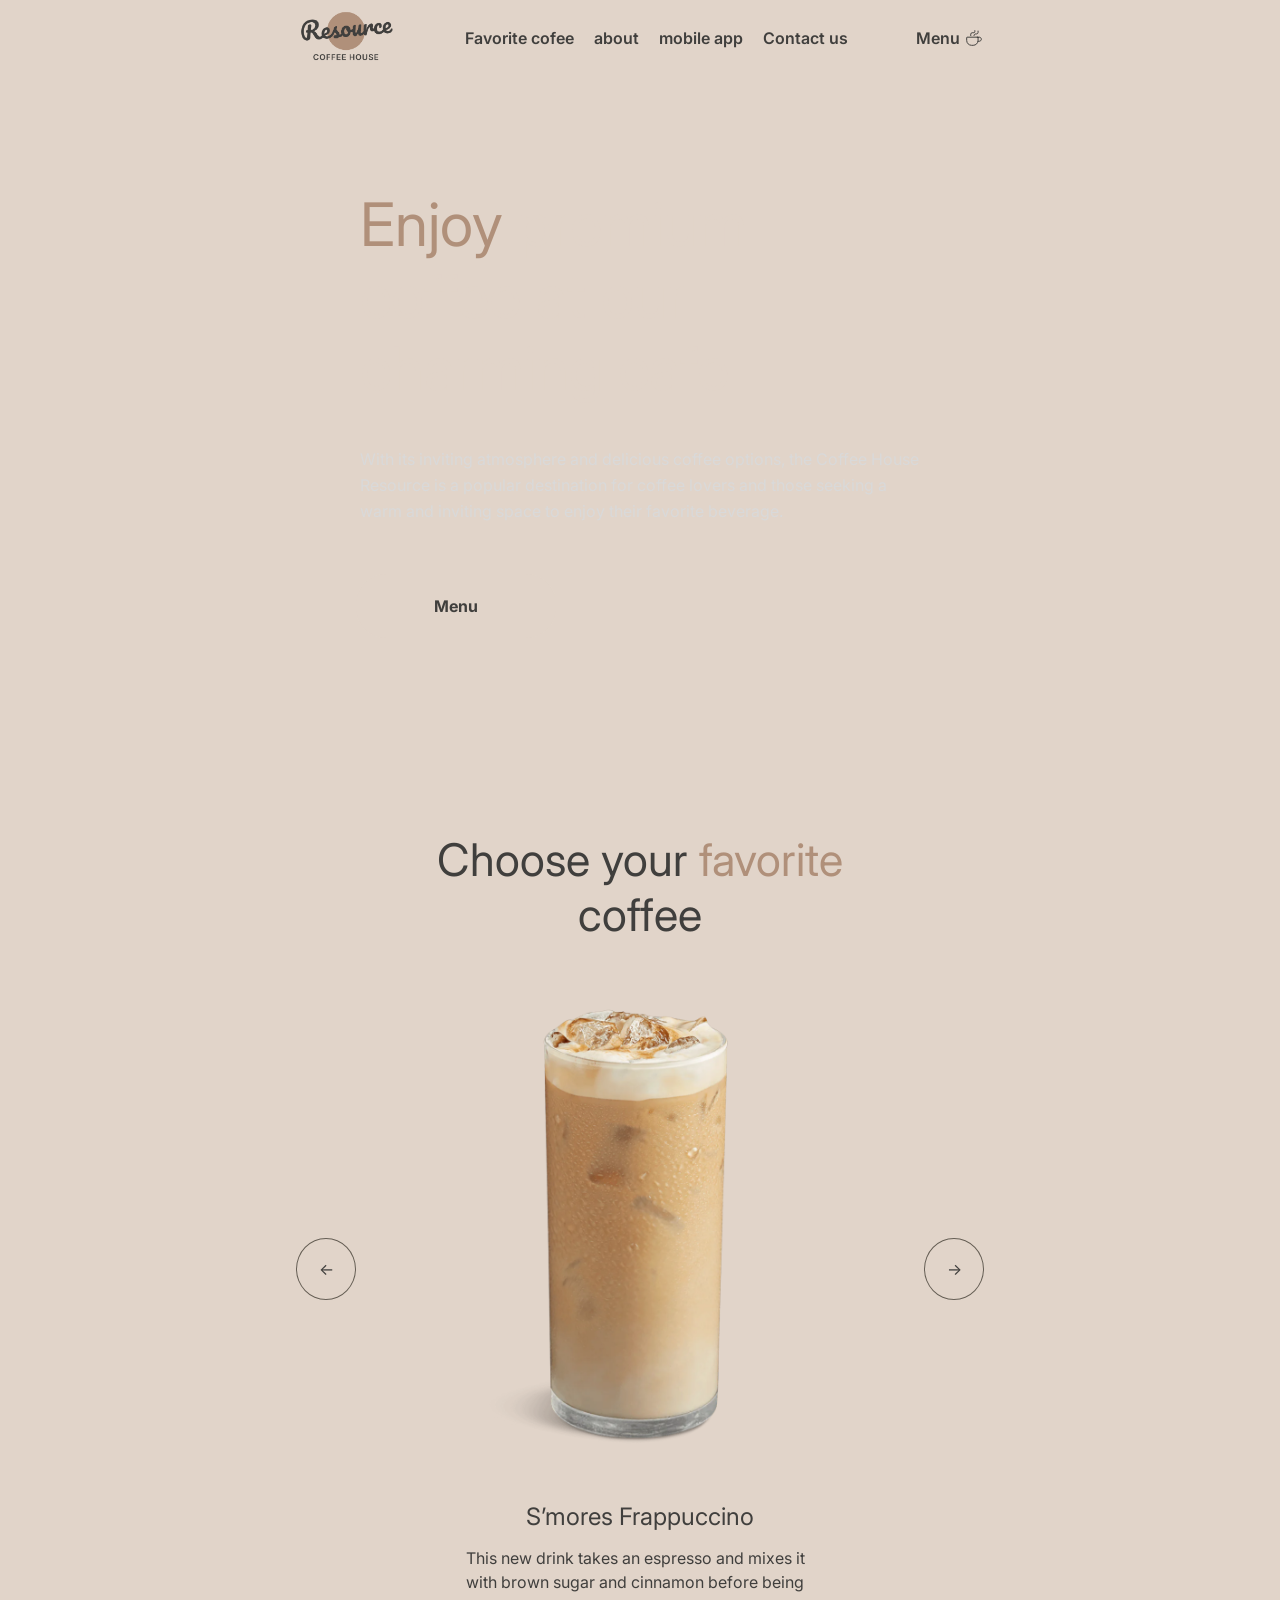
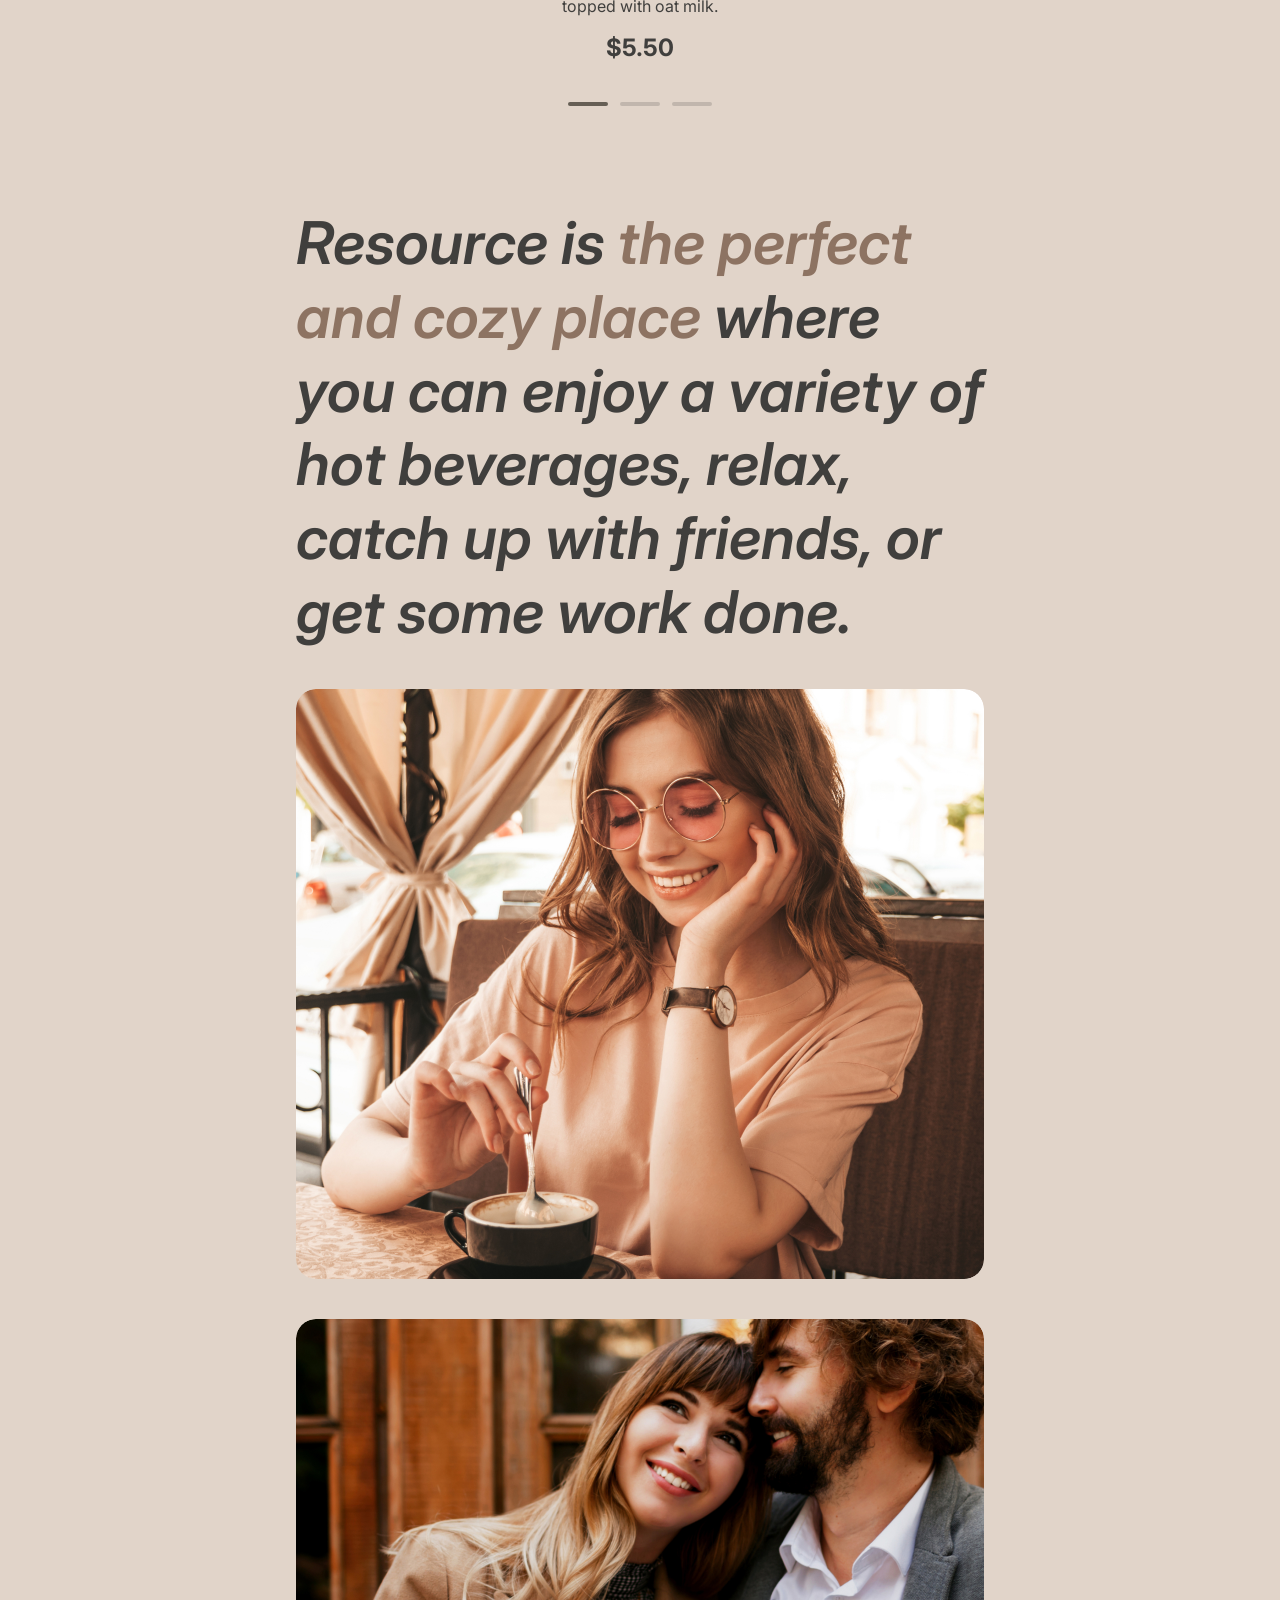
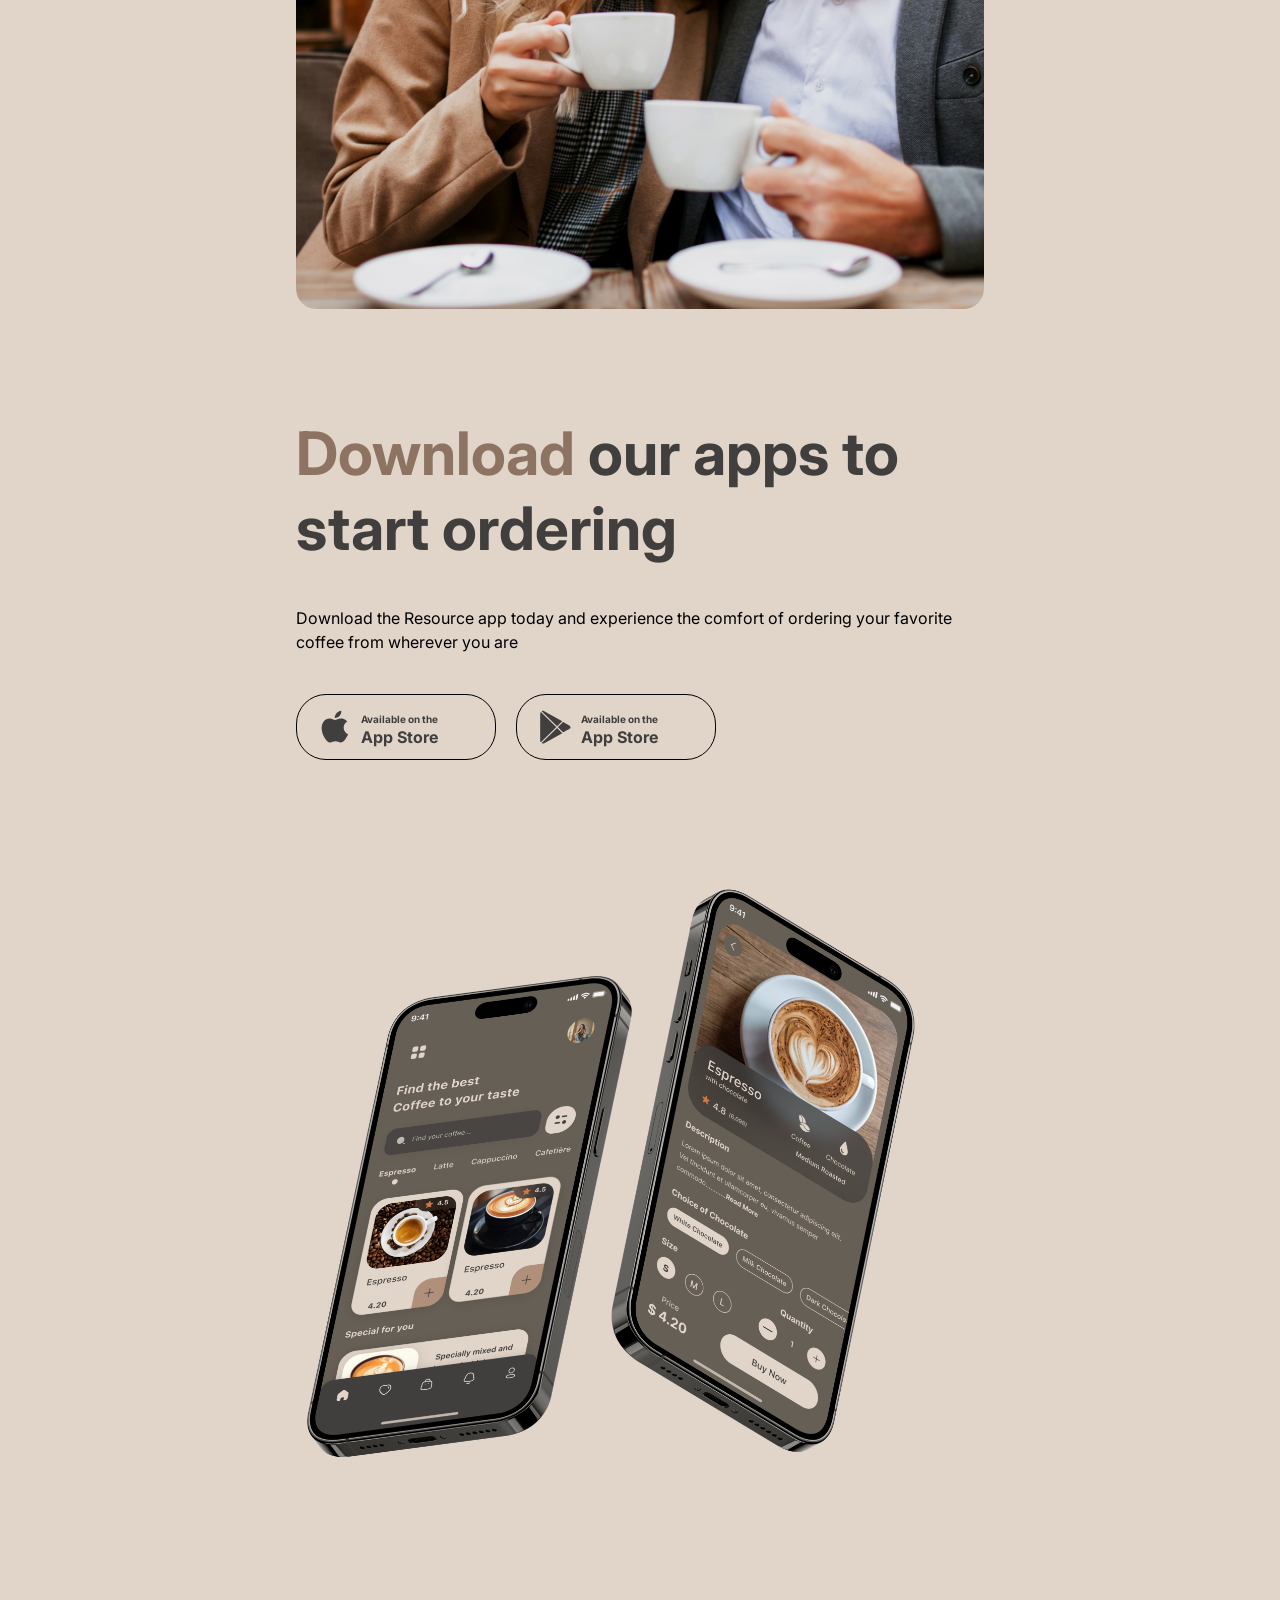
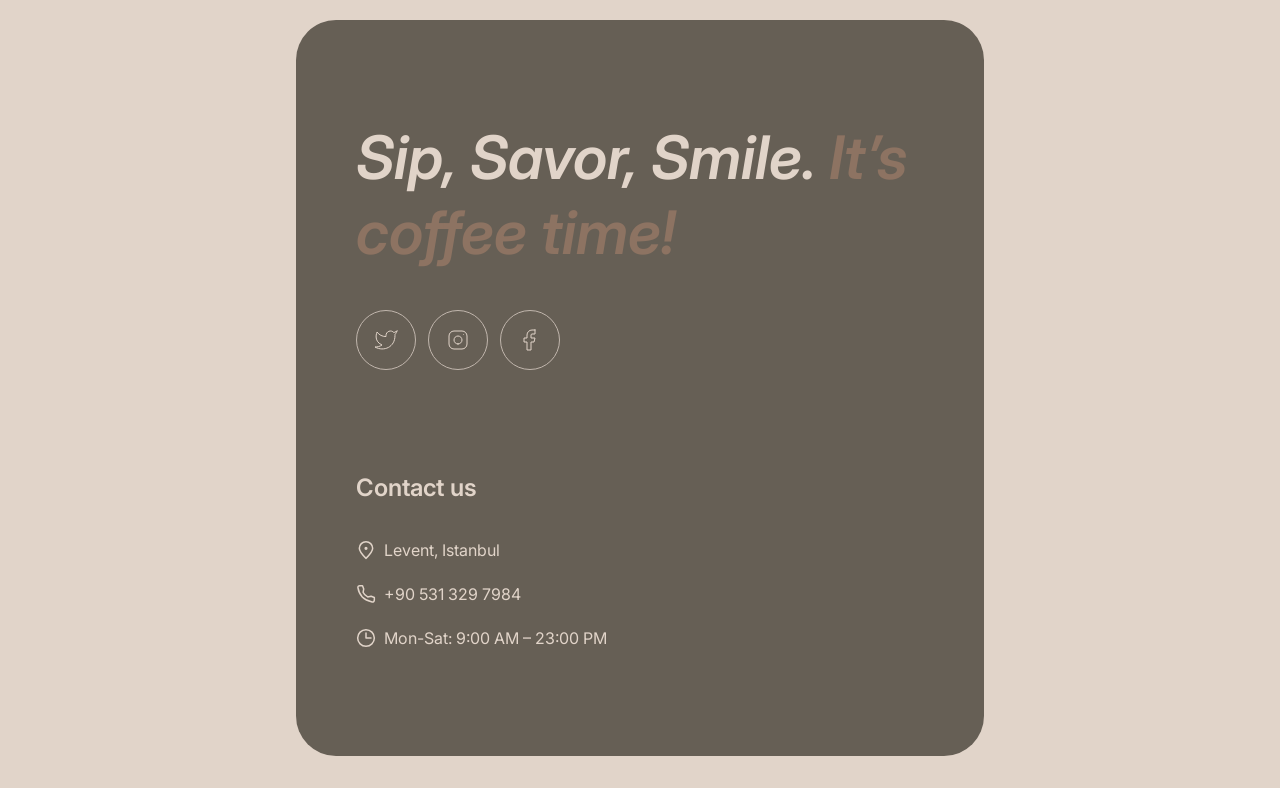
==== commit 7cd16f65: "fix:non interactive" ====
--- a/index.html
+++ b/index.html
@@ -14,7 +14,7 @@
   <body>
     <header>
       <div class="header-container">
-        <a href="#">
+        <a href="#" style="pointer-events: none">
           <img src="./logo.png" alt="logo" class="logoresmi" />
         </a>
         <nav class="extra">
--- a/index.css
+++ b/index.css
@@ -30,6 +30,7 @@
   justify-content: space-between;
   width: 348px;
   font-size: 16px;
+  align-items: center;
 }
 .logoresmi {
   width: 100px;
@@ -163,13 +164,10 @@
   font-weight: bold;
 }
 .iconlaralbayim {
-  display: none;
   width: 20px;
   height: 20px;
 }
-.butonundur:hover .iconlaralbayim {
-  display: flex;
-}
+
 .enustlogo {
   width: 100px;
   height: 60px;
@@ -407,10 +405,7 @@
   text-decoration: none;
   color: #e1d4c9;
 }
-.contact-info-konum:hover {
-  border-bottom: 1px solid #e1d4c9;
-  cursor: pointer;
-}
+
 .contact-icon {
   width: 20px;
   height: 20px;
@@ -461,6 +456,7 @@
   font-weight: 600;
   font-size: 24px;
   line-height: 125%;
+  color: #403f3d;
 }
 .smalltitle {
   font-size: 16px;
@@ -472,6 +468,7 @@
   font-size: 24px;
   font-weight: 600;
   line-height: 125%;
+  color: #403f3d;
 }
 
 .menu-container {
@@ -1027,12 +1024,57 @@
   border: 1px solid #665f55;
   background-color: #e1d4c9;
   cursor: pointer;
+  color: #403f3d;
+}
+.kapatmatusu:hover {
+  background-color: #665f55;
+  color: #e1d4c9;
 }
 .real-description {
   font-size: 16px;
 }
-@media (min-width: 769px) {
+@media (min-width: 768px) {
   /* Buradaki stiller hem telefon hem tablet için geçerli olacak */
+
+  .coffee-container:hover {
+    background-color: #665f55;
+  }
+  .coffee-container:hover .coffee-round {
+    background-color: #e1d4c9;
+  }
+  .coffee-container:hover .coffee-text {
+    color: #e1d4c9;
+  }
+
+  .tea-container:hover {
+    background-color: #665f55;
+  }
+  .tea-container:hover .tea-round {
+    background-color: #e1d4c9;
+  }
+  .tea-container:hover .tea-text {
+    color: #e1d4c9;
+  }
+
+  .dessert-container:hover {
+    background-color: #665f55;
+  }
+  .dessert-container:hover .dessert-round {
+    background-color: #e1d4c9;
+  }
+  .dessert-container:hover .dessert-text {
+    color: #e1d4c9;
+  }
+
+  .iconlaralbayim {
+    display: none;
+    width: 20px;
+    height: 20px;
+  }
+  .butonundur:hover .iconlaralbayim {
+    display: flex;
+  }
+
   .reloadbutonu {
     display: none;
   }
@@ -1043,6 +1085,7 @@
     justify-content: space-between;
     width: 688px;
     font-size: 16px;
+    align-items: center;
   }
   .dort {
     display: none;
@@ -1086,6 +1129,10 @@
     list-style-type: none;
     color: #403f3d;
     font-size: 16px;
+  }
+  .extra li:hover {
+    border-bottom: 2px solid #403f3d;
+    padding: 5px 0px;
   }
   .kose {
     display: flex;
@@ -1096,6 +1143,12 @@
     color: #403f3d;
     font-weight: 600;
     font-size: 16px;
+    height: 20px;
+  }
+  .kose:hover {
+    /* uygulamak istediğin stiller */
+    border-bottom: 2px solid #403f3d;
+    padding: 5px 0px;
   }
   .ozel {
     margin-left: 4px;
@@ -1400,6 +1453,7 @@
   }
   .contact-info-konum:hover {
     border-bottom: 1px solid #e1d4c9;
+    cursor: pointer;
   }
   .contact-icon {
     width: 20px;
@@ -1466,6 +1520,13 @@
     width: 310px;
     height: 310px;
     cursor: pointer;
+    object-fit: cover;
+    transform-origin: center center;
+    transition: transform 0.8s ease;
+    transform: scale(1);
+  }
+  .previewimage:hover {
+    transform: scale(0.95);
   }
   .description {
     width: 310px;
@@ -1485,6 +1546,7 @@
     font-weight: 600;
     font-size: 24px;
     line-height: 125%;
+    color: #403f3d;
   }
   .smalltitle {
     font-size: 16px;
@@ -1496,6 +1558,7 @@
     font-size: 24px;
     font-weight: 600;
     line-height: 125%;
+    color: #403f3d;
   }
 
   .modal {
@@ -1943,6 +2006,7 @@
     font-weight: 600;
     font-size: 24px;
     line-height: 125%;
+    color: #403f3d;
   }
   .smalltitle {
     font-size: 16px;
@@ -1954,6 +2018,7 @@
     font-size: 24px;
     font-weight: 600;
     line-height: 125%;
+    color: #403f3d;
   }
 
   .modal {
@@ -2031,5 +2096,6 @@
     justify-content: space-between;
     width: 1360px;
     font-size: 16px;
-  }
-}
+    align-items: center;
+  }
+}
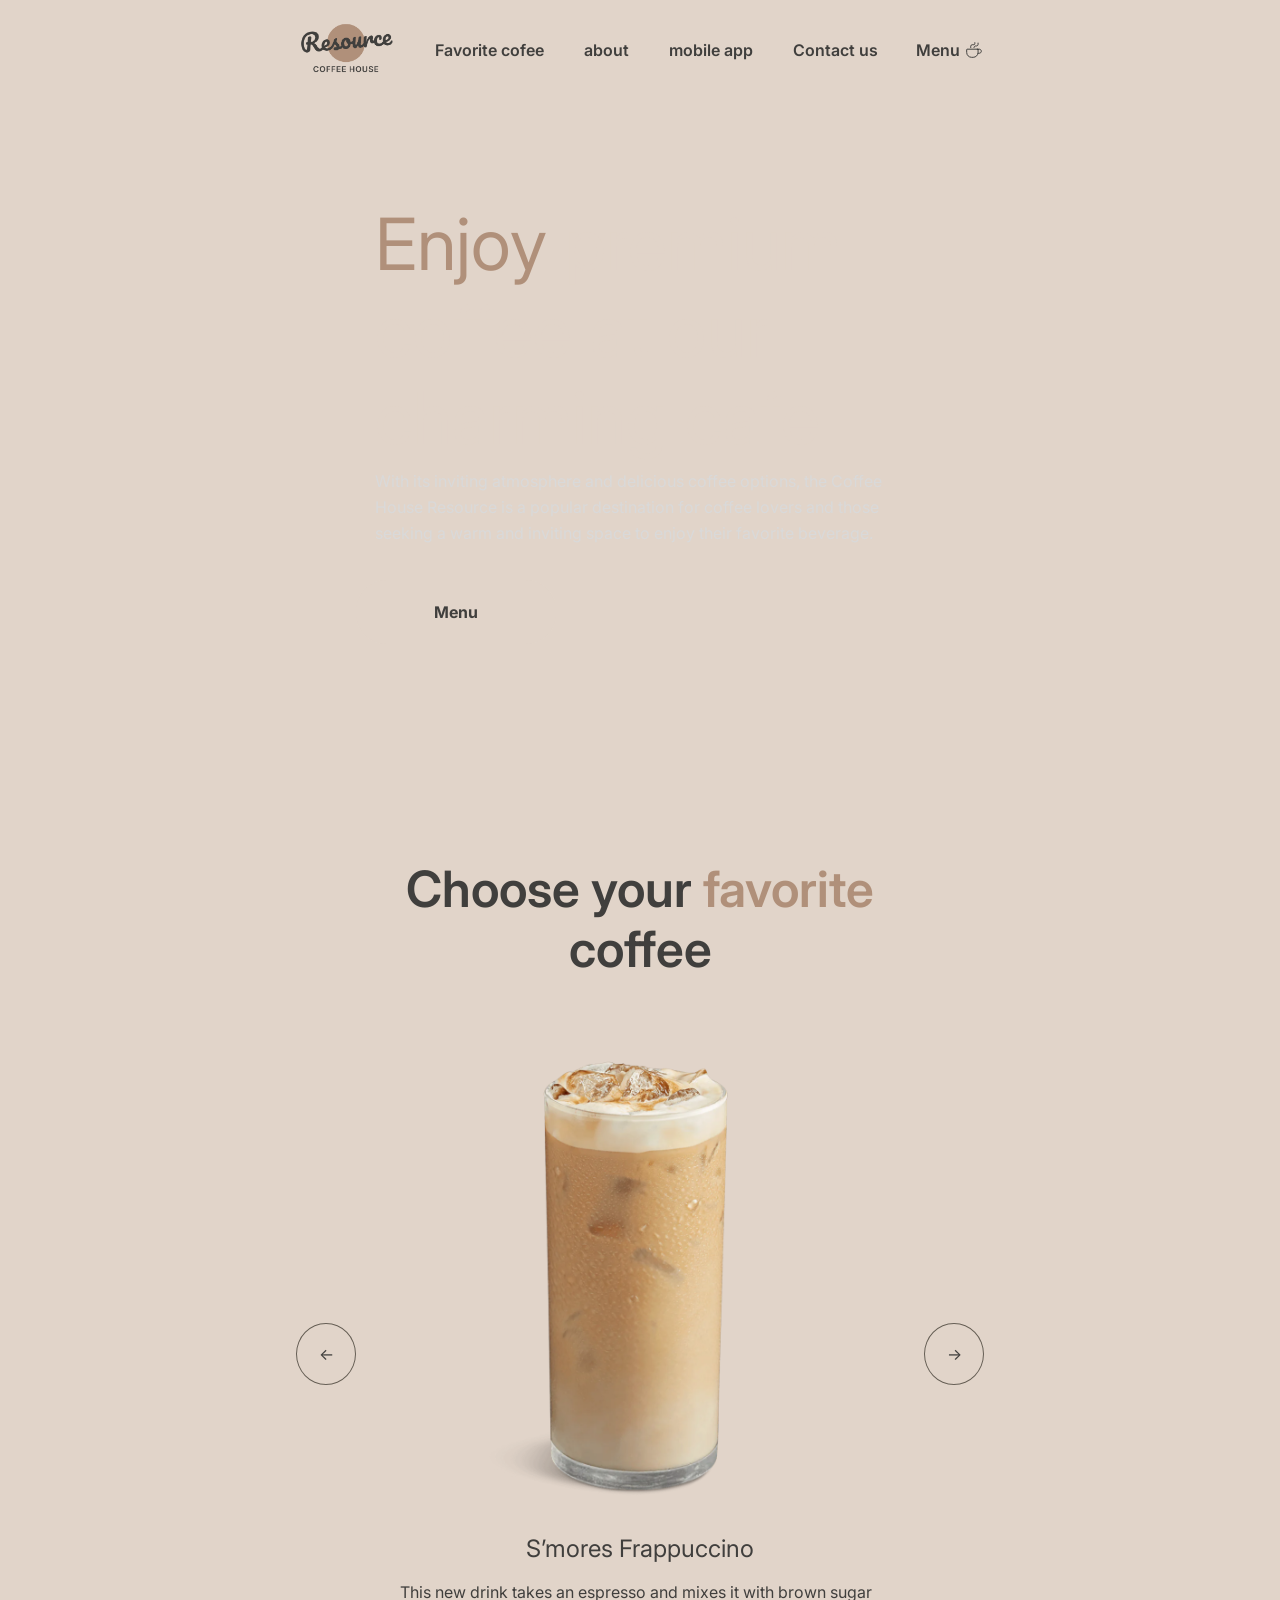
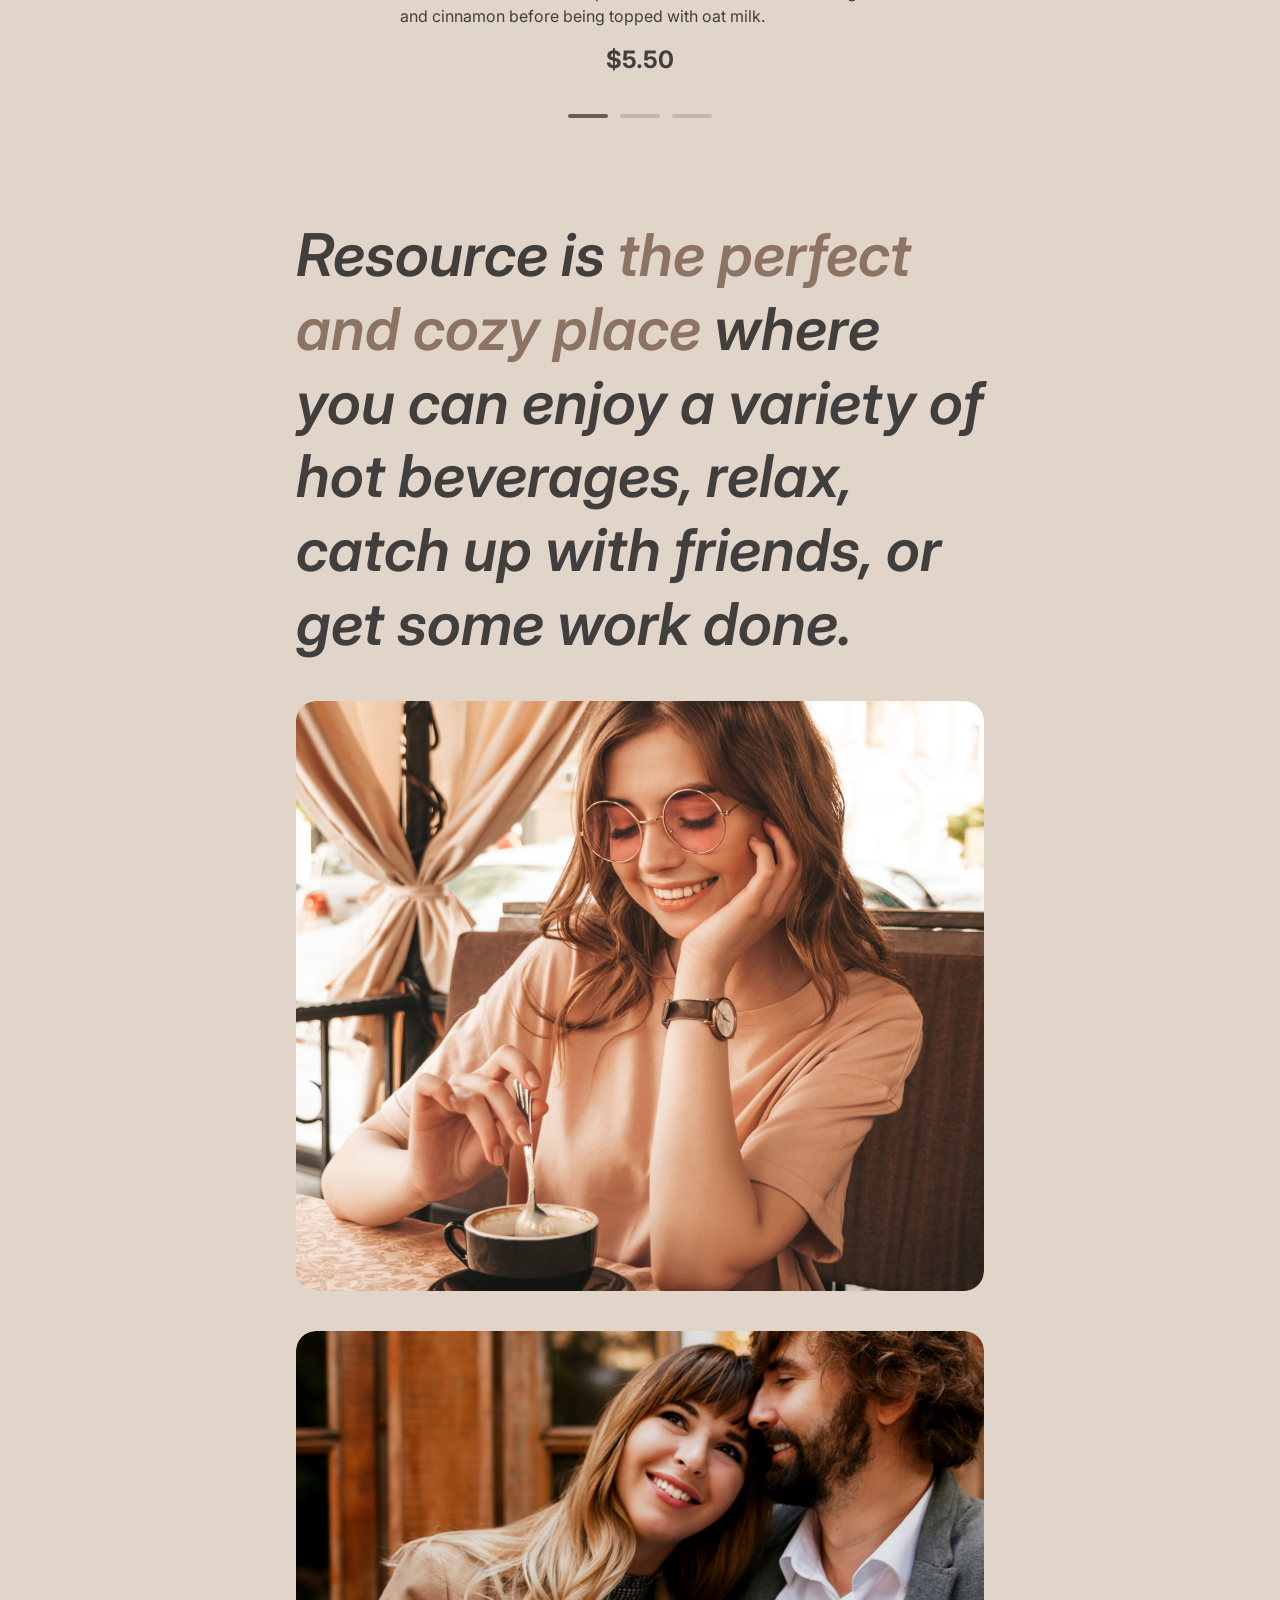
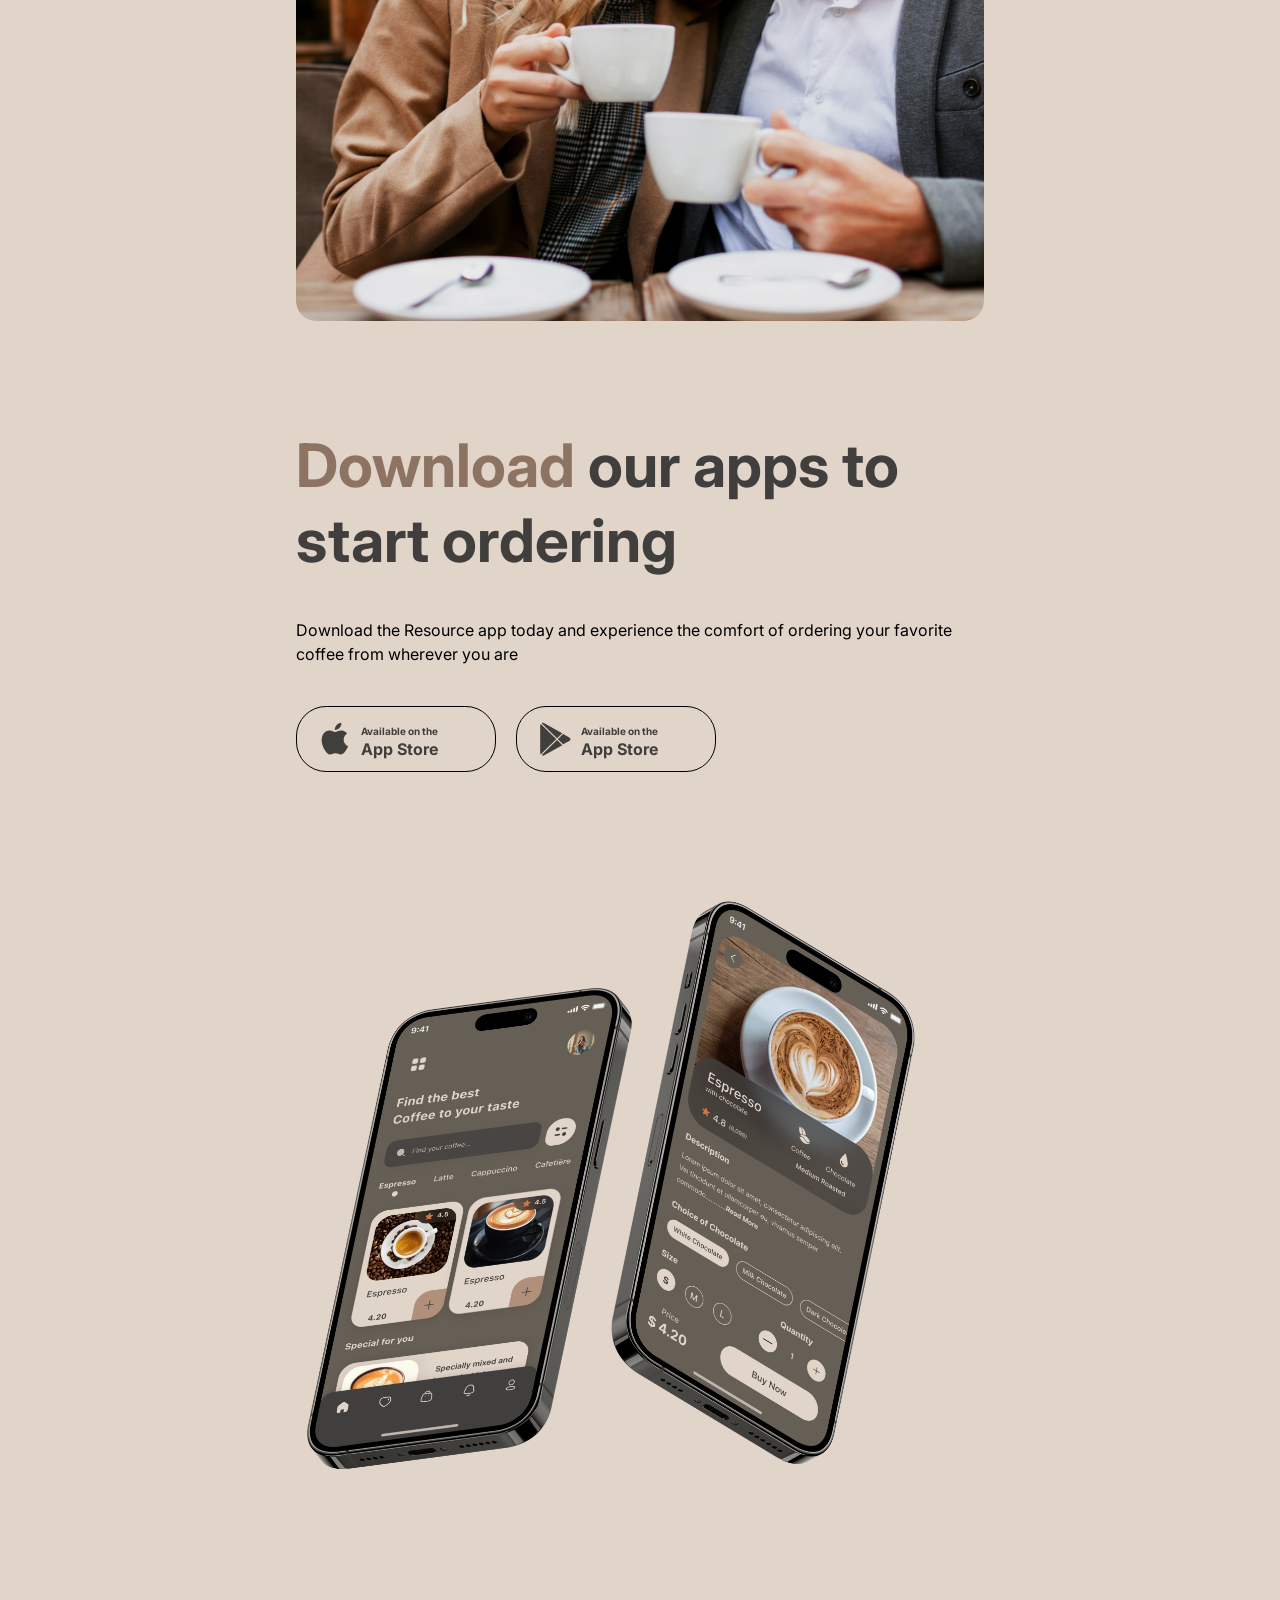
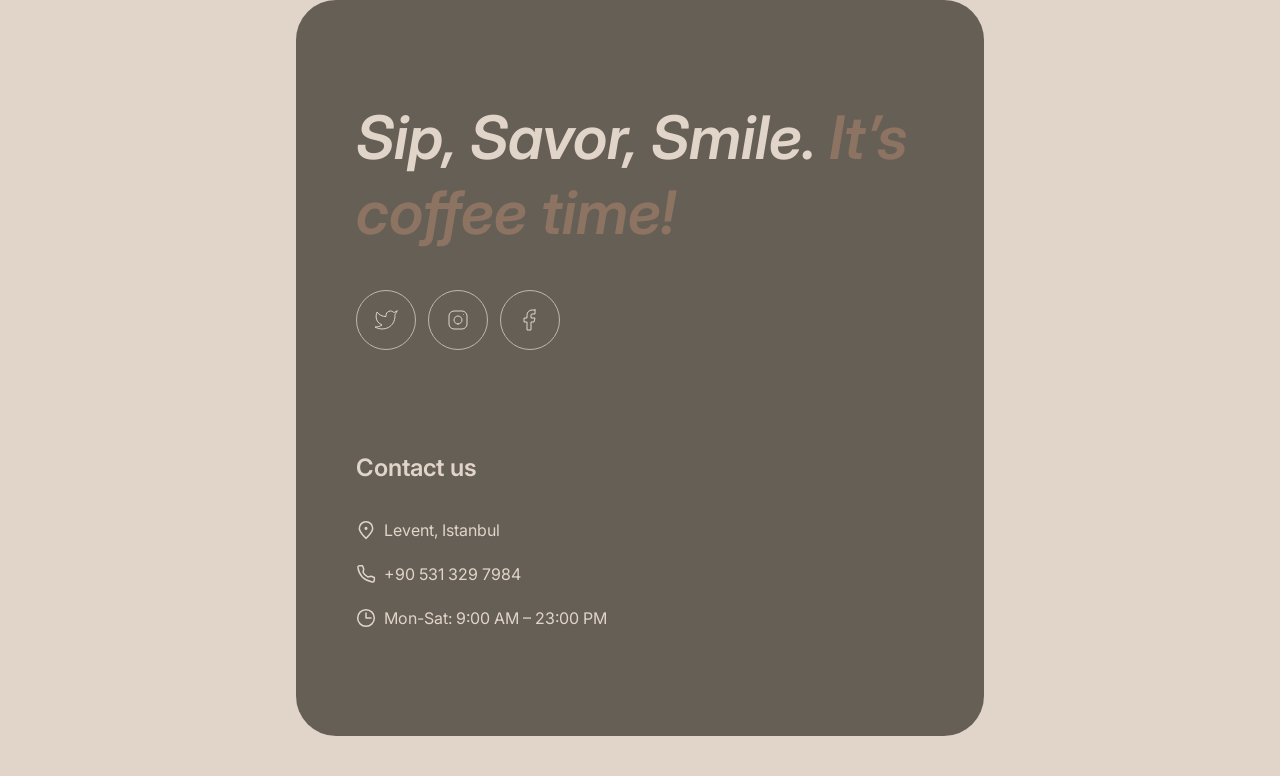
==== commit c4138f3f: "fix: big change" ====
--- a/index.html
+++ b/index.html
@@ -77,7 +77,7 @@
               width: 100%;
               height: 100%;
               object-fit: cover;
-              border-radius: 30px;
+              border-radius: 40px; /*!--burası değişti*/
             "
           >
             <source src="2909914-uhd_3840_2024_24fps.mp4" type="video/mp4" />
@@ -125,80 +125,87 @@
                 <span class="kahvekelimesi">coffee</span></span
               >
             </div>
-            <div class="resimveok">
-              <img
-                src="coffee-slider-1.svg"
-                alt="coffeslider1"
-                class="sliderimage"
-              />
-            </div>
-            <div class="slideryazicontainer">
-              <span
+            <div class="sonradan">
+              <div class="hepsonradan">
+                <div
+                  style="
+                    display: flex;
+                    flex-direction: column;
+                    align-items: center;
+                    gap: 20px;
+                  "
+                >
+                  <div class="resimveok">
+                    <img
+                      src="coffee-slider-1.svg"
+                      alt="coffeslider1"
+                      class="sliderimage"
+                    />
+                  </div>
+                  <div class="slideryazicontainer">
+                    <span
+                      style="
+                        display: flex;
+                        justify-content: center;
+                        align-items: center;
+                        color: #403f3d;
+                        font-size: 24px;
+                      "
+                      >S’mores Frappuccino</span
+                    >
+                    <span
+                      style="font-size: 16px; line-height: 150%; color: #403f3d"
+                      >This new drink takes an espresso and mixes it with brown
+                      sugar and cinnamon before being
+                      <span class="millk">topped with oat milk.</span></span
+                    >
+                    <span
+                      style="
+                        display: flex;
+                        justify-content: center;
+                        align-items: center;
+                        color: #403f3d;
+                        font-size: 24px;
+                        font-weight: bold;
+                      "
+                      >$5.50</span
+                    >
+                  </div>
+                </div>
+              </div>
+              <div
                 style="
                   display: flex;
-                  justify-content: center;
+                  width: 144px;
+                  justify-content: space-between;
                   align-items: center;
-                  color: #403f3d;
-                  font-size: 24px;
                 "
-                >S’mores Frappuccino</span
-              >
-              <span style="font-size: 16px; line-height: 150%; color: #403f3d"
-                >This new drink takes an espresso and mixes it with brown sugar
-                and cinnamon before being
-                <span
-                  style="
-                    display: flex;
-                    justify-content: center;
-                    align-items: center;
-                  "
-                  >topped with oat milk.</span
-                ></span
-              >
-              <span
-                style="
-                  display: flex;
-                  justify-content: center;
-                  align-items: center;
-                  color: #403f3d;
-                  font-size: 24px;
-                  font-weight: bold;
-                "
-                >$5.50</span
-              >
-            </div>
-            <div
-              style="
-                display: flex;
-                width: 144px;
-                justify-content: space-between;
-                align-items: center;
-              "
-            >
-              <div
-                style="
-                  width: 40px;
-                  height: 4px;
-                  background-color: #665f55;
-                  border-radius: 20px;
-                "
-              ></div>
-              <div
-                style="
-                  width: 40px;
-                  height: 4px;
-                  background-color: #c1b6ad;
-                  border-radius: 20px;
-                "
-              ></div>
-              <div
-                style="
-                  width: 40px;
-                  height: 4px;
-                  background-color: #c1b6ad;
-                  border-radius: 20px;
-                "
-              ></div>
+              >
+                <div
+                  style="
+                    width: 40px;
+                    height: 4px;
+                    background-color: #665f55;
+                    border-radius: 20px;
+                  "
+                ></div>
+                <div
+                  style="
+                    width: 40px;
+                    height: 4px;
+                    background-color: #c1b6ad;
+                    border-radius: 20px;
+                  "
+                ></div>
+                <div
+                  style="
+                    width: 40px;
+                    height: 4px;
+                    background-color: #c1b6ad;
+                    border-radius: 20px;
+                  "
+                ></div>
+              </div>
             </div>
           </div>
           <div class="slidercontainer">
@@ -208,74 +215,89 @@
                 <span class="kahvekelimesi">coffee</span></span
               >
             </div>
-            <div class="resimveok">
-              <img
-                src="coffee-slider-2.svg"
-                alt="coffeslider1"
-                class="sliderimage"
-              />
-            </div>
-            <div class="slideryazicontainer">
-              <span
+            <div class="sonradan">
+              <div class="hepsonradan">
+                <div
+                  style="
+                    display: flex;
+                    flex-direction: column;
+                    align-items: center;
+                    gap: 20px;
+                  "
+                >
+                  <div class="resimveok">
+                    <img
+                      src="coffee-slider-2.svg"
+                      alt="coffeslider1"
+                      class="sliderimage"
+                    />
+                  </div>
+                  <div class="slideryazicontainer">
+                    <span
+                      style="
+                        display: flex;
+                        justify-content: center;
+                        align-items: center;
+                        color: #403f3d;
+                        font-size: 24px;
+                        font-weight: bold;
+                      "
+                      >Caramel Macchiato</span
+                    >
+                    <span
+                      style="font-size: 16px; line-height: 150%; color: #403f3d"
+                      >Fragrant and unique classic espresso with rich
+                      caramel-peanut syrup, with the addition of delicate cream
+                      under whipped thick foam.</span
+                    >
+                    <span
+                      style="
+                        display: flex;
+                        justify-content: center;
+                        align-items: center;
+                        color: #403f3d;
+                        font-size: 24px;
+                        font-weight: bold;
+                      "
+                      >$5.00</span
+                    >
+                  </div>
+                </div>
+              </div>
+              <div
                 style="
                   display: flex;
-                  justify-content: center;
+                  width: 144px;
+                  justify-content: space-between;
                   align-items: center;
-                  color: #403f3d;
-                  font-size: 24px;
-                  font-weight: bold;
+                  /*margin-top: 9px;*/
                 "
-                >Caramel Macchiato</span
-              >
-              <span style="font-size: 16px; line-height: 150%; color: #403f3d"
-                >Fragrant and unique classic espresso with rich caramel-peanut
-                syrup, with the addition of delicate cream under whipped thick
-                foam.</span
-              >
-              <span
-                style="
-                  display: flex;
-                  justify-content: center;
-                  align-items: center;
-                  color: #403f3d;
-                  font-size: 24px;
-                  font-weight: bold;
-                "
-                >$5.00</span
-              >
-            </div>
-            <div
-              style="
-                display: flex;
-                width: 144px;
-                justify-content: space-between;
-                align-items: center;
-              "
-            >
-              <div
-                style="
-                  width: 40px;
-                  height: 4px;
-                  background-color: #c1b6ad;
-                  border-radius: 20px;
-                "
-              ></div>
-              <div
-                style="
-                  width: 40px;
-                  height: 4px;
-                  background-color: #665f55;
-                  border-radius: 20px;
-                "
-              ></div>
-              <div
-                style="
-                  width: 40px;
-                  height: 4px;
-                  background-color: #c1b6ad;
-                  border-radius: 20px;
-                "
-              ></div>
+              >
+                <div
+                  style="
+                    width: 40px;
+                    height: 4px;
+                    background-color: #c1b6ad;
+                    border-radius: 20px;
+                  "
+                ></div>
+                <div
+                  style="
+                    width: 40px;
+                    height: 4px;
+                    background-color: #665f55;
+                    border-radius: 20px;
+                  "
+                ></div>
+                <div
+                  style="
+                    width: 40px;
+                    height: 4px;
+                    background-color: #c1b6ad;
+                    border-radius: 20px;
+                  "
+                ></div>
+              </div>
             </div>
           </div>
           <div class="slidercontainer">
@@ -285,83 +307,97 @@
                 <span class="kahvekelimesi">coffee</span></span
               >
             </div>
-            <div class="resimveok">
-              <img
-                src="coffee-slider-3.svg"
-                alt="coffeslider1"
-                class="sliderimage"
-              />
-            </div>
-            <div class="slideryazicontainer">
-              <span
+            <div class="sonradan">
+              <div class="hepsonradan">
+                <div
+                  style="
+                    display: flex;
+                    flex-direction: column;
+                    align-items: center;
+                    gap: 20px;
+                  "
+                >
+                  <div class="resimveok">
+                    <img
+                      src="coffee-slider-3.svg"
+                      alt="coffeslider1"
+                      class="sliderimage"
+                    />
+                  </div>
+                  <div class="slideryazicontainer">
+                    <span
+                      style="
+                        display: flex;
+                        justify-content: center;
+                        align-items: center;
+                        color: #403f3d;
+                        font-size: 24px;
+                        font-weight: bold;
+                      "
+                      >Ice coffee</span
+                    >
+                    <span
+                      style="
+                        font-size: 16px;
+                        line-height: 150%;
+                        color: #403f3d;
+                        text-align: center;
+                      "
+                      >A popular summer drink that tones and invigorates.
+                      Prepared from coffee, milk and ice.</span
+                    >
+                    <span
+                      style="
+                        display: flex;
+                        justify-content: center;
+                        align-items: center;
+                        color: #403f3d;
+                        font-size: 24px;
+                        font-weight: bold;
+                      "
+                      >$4.50</span
+                    >
+                  </div>
+                </div>
+              </div>
+              <div
                 style="
                   display: flex;
-                  justify-content: center;
+                  width: 144px;
+                  justify-content: space-between;
                   align-items: center;
-                  color: #403f3d;
-                  font-size: 24px;
-                  font-weight: bold;
                 "
-                >Ice coffee</span
-              >
-              <span
-                style="
-                  font-size: 16px;
-                  line-height: 150%;
-                  color: #403f3d;
-                  text-align: center;
-                "
-                >A popular summer drink that tones and invigorates. Prepared
-                from coffee, milk and ice.</span
-              >
-              <span
-                style="
-                  display: flex;
-                  justify-content: center;
-                  align-items: center;
-                  color: #403f3d;
-                  font-size: 24px;
-                  font-weight: bold;
-                "
-                >$4.50</span
-              >
-            </div>
-            <div
-              style="
-                display: flex;
-                width: 144px;
-                justify-content: space-between;
-                align-items: center;
-              "
-            >
-              <div
-                style="
-                  width: 40px;
-                  height: 4px;
-                  background-color: #c1b6ad;
-                  border-radius: 20px;
-                "
-              ></div>
+              >
+                <div
+                  style="
+                    width: 40px;
+                    height: 4px;
+                    background-color: #c1b6ad;
+                    border-radius: 20px;
+                  "
+                ></div>
 
-              <div
-                style="
-                  width: 40px;
-                  height: 4px;
-                  background-color: #c1b6ad;
-                  border-radius: 20px;
-                "
-              ></div>
-              <div
-                style="
-                  width: 40px;
-                  height: 4px;
-                  background-color: #665f55;
-                  border-radius: 20px;
-                "
-              ></div>
+                <div
+                  style="
+                    width: 40px;
+                    height: 4px;
+                    background-color: #c1b6ad;
+                    border-radius: 20px;
+                  "
+                ></div>
+                <div
+                  style="
+                    width: 40px;
+                    height: 4px;
+                    background-color: #665f55;
+                    border-radius: 20px;
+                  "
+                ></div>
+              </div>
             </div>
           </div>
           <div class="sagoklar">-&gt;</div>
+
           <!--<img src="sagok.svg" alt="solok" class="sagoklar" />-->
         </div>
         <div class="about" id="about">
@@ -417,15 +453,7 @@
         </div>
       </div>
     </main>
-    <footer
-      id="footer"
-      style="
-        display: flex;
-        justify-content: center;
-        margin-top: 2rem;
-        margin-bottom: 2rem;
-      "
-    >
+    <footer id="footer" style="display: flex; justify-content: center">
       <div class="contacts-container">
         <div class="contacts-offer-container">
           <span class="contacts-offer-yazi"
--- a/index.css
+++ b/index.css
@@ -1,10 +1,16 @@
 html {
   scroll-behavior: smooth;
+  top: 0;
+  left: 0;
 }
 
 body {
   background-color: #e1d4c9;
   font-family: Inter;
+  padding-top: 20px;
+  padding-bottom: 40px;
+  box-sizing: border-box; /* burası değişti*/
+  margin: 0; /* burası değişti*/
 }
 header {
   display: flex;
@@ -12,6 +18,16 @@
   align-items: center;
   flex-direction: column;
   padding-bottom: 20px;
+}
+.millk {
+  display: flex;
+  justify-content: center;
+  align-items: center;
+}
+.hepsonradan {
+  display: flex;
+  flex-direction: column;
+  align-items: center;
 }
 .reloadbutonu {
   width: 60px;
@@ -31,6 +47,7 @@
   width: 348px;
   font-size: 16px;
   align-items: center;
+  box-sizing: border-box;
 }
 .logoresmi {
   width: 100px;
@@ -44,6 +61,7 @@
   width: 44px;
   height: 44px;
   display: flex;
+  right: 0;
 }
 .normalolan.active {
   display: none;
@@ -62,7 +80,7 @@
 .dort.active {
   display: flex;
   justify-content: center;
-  font-size: 16px;
+  font-size: 32px;
   font-weight: 600;
   color: #403f3d;
 }
@@ -117,36 +135,42 @@
   position: absolute;
   display: flex;
   flex-direction: column;
-  justify-content: space-around;
-  align-items: center;
+  justify-content: space-between;
   top: 0;
   left: 0;
-  width: 100%;
-  margin-top: 50px;
+  width: 348px;
+  height: 552px;
+  padding: 60px 16px;
+  box-sizing: border-box;
+}
+.sonradan {
+  display: flex;
+  flex-direction: column;
+  align-items: center;
+  height: 576px;
+  gap: 40px;
+  justify-content: space-between;
 }
 
 .ikispankapsayici {
-  color: aliceblue;
-  font-size: 40px;
+  font-size: 42px;
   text-align: center;
-  max-width: 300px;
-  top: 60px;
+  max-width: 316px;
   text-align: left;
+  height: 144px;
 }
 .videoyazisi {
-  max-width: 320px;
+  max-width: 316px;
   color: #d9d9d9;
-  margin-top: 42px;
-  line-height: 1.625;
+  line-height: 150%;
   opacity: 1;
+  height: 144px;
 }
 .butonundur {
   width: 200px;
   height: 64px;
   align-self: start;
-  margin-left: 20px;
   border-radius: 30px;
-  margin-top: 50px;
   background-color: #e1d4c9;
   border: none;
   position: relative;
@@ -194,11 +218,13 @@
   display: flex;
 }
 .sldiercontainerbaslik {
-  font-size: 34px;
+  font-size: 32px;
   max-width: 100%;
   display: flex;
   justify-content: center;
   align-items: center;
+  font-weight: 600;
+  height: 80px;
 }
 .sliderimage {
   width: 348px;
@@ -210,9 +236,15 @@
   justify-content: space-between;
   height: 164px;
   width: 348px;
+  gap: 16px;
 }
 .kahvekelimesi {
   display: flex;
+  justify-content: center;
+  align-items: center;
+}
+.millk {
+  display: inline-block;
   justify-content: center;
   align-items: center;
 }
@@ -256,6 +288,7 @@
   background-repeat: no-repeat; /* Tekrarlamasın diye */
   border-radius: 20px;
 }
+
 .column-1-second {
   width: 348px;
   height: 590px;
@@ -1024,7 +1057,6 @@
   border: 1px solid #665f55;
   background-color: #e1d4c9;
   cursor: pointer;
-  color: #403f3d;
 }
 .kapatmatusu:hover {
   background-color: #665f55;
@@ -1035,7 +1067,13 @@
 }
 @media (min-width: 768px) {
   /* Buradaki stiller hem telefon hem tablet için geçerli olacak */
-
+  .hepsonradan {
+    display: flex;
+    flex-direction: row;
+    align-items: center;
+    /* width: 688px; */
+    height: 640px;
+  }
   .coffee-container:hover {
     background-color: #665f55;
   }
@@ -1065,7 +1103,6 @@
   .dessert-container:hover .dessert-text {
     color: #e1d4c9;
   }
-
   .iconlaralbayim {
     display: none;
     width: 20px;
@@ -1074,7 +1111,6 @@
   .butonundur:hover .iconlaralbayim {
     display: flex;
   }
-
   .reloadbutonu {
     display: none;
   }
@@ -1112,7 +1148,7 @@
   }
   .extra ul {
     display: flex;
-    gap: 20px;
+    gap: 40px;
     justify-content: center;
     align-items: center;
     padding: 0px;
@@ -1145,6 +1181,7 @@
     font-size: 16px;
     height: 20px;
   }
+
   .kose:hover {
     /* uygulamak istediğin stiller */
     border-bottom: 2px solid #403f3d;
@@ -1185,47 +1222,66 @@
     position: absolute;
     display: flex;
     flex-direction: column;
-    justify-content: space-around;
+    justify-content: space-between;
     align-items: center;
     top: 0;
     left: 0;
     width: 100%;
-    margin-top: 100px;
-  }
-
+    padding: 100px 60px;
+    gap: 40px;
+    width: 688px;
+    height: 644px;
+    box-sizing: border-box;
+  }
+  .sonradan {
+    display: flex;
+    flex-direction: column;
+    align-items: center;
+    height: 684px;
+    gap: 40px;
+    justify-content: space-between;
+  }
+  .slideryazicontainer {
+    display: flex;
+    flex-direction: column;
+    justify-content: space-between;
+    height: 140px;
+    width: 480px;
+    gap: 16px;
+  }
   .ikispankapsayici {
     color: aliceblue;
-    font-size: 60px;
+    font-size: 72px;
     text-align: center;
-    max-width: 560px;
+    max-width: 530px;
     top: 60px;
     text-align: left;
+    height: 228px;
   }
   .videoyazisi {
-    max-width: 560px;
+    max-width: 530px;
     color: #d9d9d9;
-    margin-top: 42px;
     line-height: 1.625;
     opacity: 1;
+    height: 72px;
   }
   .butonundur {
     width: 200px;
     height: 64px;
     align-self: start;
-    margin-left: 60px;
     border-radius: 30px;
-    margin-top: 50px;
     background-color: #e1d4c9;
     border: none;
   }
 
   /*444*/
   .sldiercontainerbaslik {
-    font-size: 45px;
-    max-width: 100%;
-    display: flex;
-    justify-content: center;
-    align-items: center;
+    font-size: 50px;
+    max-width: 688px;
+    display: flex;
+    justify-content: center;
+    align-items: center;
+    height: 150px;
   }
   .kahvekelimesi {
     display: flex;
@@ -1239,6 +1295,7 @@
     align-items: center;
     gap: 40px;
     height: 874px;
+    max-width: 688px;
   }
   .slidercontainer.active {
     display: flex;
@@ -1272,6 +1329,7 @@
     background-color: #e1d4c9;
     border: 1px solid #665f55;
     color: #403f3d;
+    margin-top: 146px;
   }
   .soloklar:hover {
     background-color: #665f55;
@@ -1290,6 +1348,7 @@
     background-color: #e1d4c9;
     border: 1px solid #665f55;
     color: #403f3d;
+    margin-top: 146px;
   }
   .sagoklar:hover {
     background-color: #665f55;
@@ -1453,7 +1512,6 @@
   }
   .contact-info-konum:hover {
     border-bottom: 1px solid #e1d4c9;
-    cursor: pointer;
   }
   .contact-icon {
     width: 20px;
@@ -1502,7 +1560,15 @@
     background-color: #e1d4c9;
     justify-content: center;
   }
-
+  .totall {
+    display: flex;
+    justify-content: space-between;
+    font-size: 24px;
+    font-weight: 600;
+    width: 326px;
+    height: 30px;
+    color: #403f3d;
+  }
   .menu-products {
     display: grid;
     grid-template-columns: 1fr 1fr;
@@ -1535,6 +1601,31 @@
     padding: 20px;
     text-align: left;
   }
+  .uyari {
+    border-top: 1px solid #c1b6ad;
+    display: flex;
+    gap: 8px;
+    width: 326px;
+    height: 66px;
+    justify-content: center;
+    padding-top: 12px;
+    padding-bottom: 12px;
+    box-sizing: border-box;
+  }
+  .kapatmatusu {
+    width: 326px;
+    height: 44px;
+    font-size: 16px;
+    font-weight: 600;
+    text-align: center;
+    box-sizing: border-box;
+    padding: 10px 78px;
+    border-radius: 100px;
+    border: 1px solid #665f55;
+    background-color: #e1d4c9;
+    cursor: pointer;
+  }
+
   .titletogether {
     width: 270px;
     height: 114px;
@@ -1589,14 +1680,22 @@
     width: 346px;
     height: 594px;
     justify-content: space-between;
-    padding-left: 20px;
     box-sizing: border-box;
+    gap: 20px;
+    align-items: center;
   }
   .titlelann {
     display: flex;
     flex-direction: column;
     gap: 12px;
     height: 114px;
+  }
+  .sizze {
+    width: 326px;
+    height: 132px;
+    display: flex;
+    flex-direction: column;
+    gap: 8px;
   }
 }
 
@@ -1643,31 +1742,32 @@
     top: 0;
     left: 0;
     width: 100%;
-    margin-top: 100px;
+    padding: 100px;
+    gap: 40px;
   }
   .ikispankapsayici {
     color: aliceblue;
     font-size: 60px;
     text-align: center;
-    max-width: 560px;
-    top: 60px;
+    max-width: 530px;
     text-align: left;
-    margin-left: 50px;
+    height: 228px;
   }
   .videoyazisi {
     max-width: 560px;
     color: #d9d9d9;
-    margin-top: 42px;
     line-height: 1.625;
     opacity: 1;
-    margin-left: 60px;
+    height: 72px;
+    margin-top: 0px;
   }
   .sldiercontainerbaslik {
-    font-size: 45px;
+    font-size: 60px;
     max-width: 100%;
     display: flex;
     justify-content: center;
     align-items: center;
+    height: 75px;
   }
   .kahvekelimesi {
     display: inline;
@@ -1677,14 +1777,16 @@
 
   .slidercontainer {
     display: none;
-    max-width: 1240px;
+    max-width: 1232px;
     align-items: center;
     gap: 40px;
     height: 799px;
   }
   .slidercontainer.active {
     display: flex;
-  }
+    height: 799px;
+  }
+
   .sliderimage {
     width: 480px;
     height: 480px;
@@ -1693,8 +1795,37 @@
     display: flex;
     justify-content: center;
     align-items: center;
-    width: 1240px;
-  }
+    width: 1232px;
+  }
+  .sonradan {
+    display: flex;
+    flex-direction: column;
+    align-items: center;
+    height: 684px;
+    gap: 40px;
+    justify-content: space-between;
+    width: 1232;
+  }
+  .hepsonradan {
+    display: flex;
+    flex-direction: row;
+    align-items: center;
+    width: 1232px;
+    height: 640px;
+    gap: 0px;
+  }
+  .butonundur {
+    width: 200px;
+    height: 64px;
+    align-self: start;
+    border-radius: 30px;
+    background-color: #e1d4c9;
+    border: none;
+    position: relative;
+    cursor: pointer;
+    text-decoration: none;
+  }
+
   .soloklar {
     display: flex;
     cursor: pointer;
@@ -1707,6 +1838,7 @@
     background-color: #e1d4c9;
     border: 1px solid #665f55;
     color: #403f3d;
+    margin-top: 70px;
   }
   .soloklar:hover {
     background-color: #665f55;
@@ -1724,6 +1856,7 @@
     background-color: #e1d4c9;
     border: 1px solid #665f55;
     color: #403f3d;
+    margin-top: 70px;
   }
   .sagoklar:hover {
     background-color: #665f55;
@@ -1780,7 +1913,7 @@
     height: 630px;
   }
   .contacts-container {
-    width: 1440px;
+    width: 1360px;
     height: 450px;
     background-color: #665f55;
     padding: 100px 100px;
@@ -1789,7 +1922,7 @@
     display: flex;
     flex-direction: row;
     gap: 100px;
-    margin-top: 100px;
+    align-items: center;
   }
   .contacts-offer-container {
     width: 530px;
@@ -1823,6 +1956,7 @@
     flex-direction: column;
     justify-content: space-between;
     font-weight: 600;
+    gap: 40px;
   }
   .contacts-info-yazi {
     font-size: 24px;
@@ -1834,6 +1968,7 @@
     display: flex;
     flex-direction: column;
     justify-content: space-between;
+    gap: 16px;
   }
   .contact-info-konum {
     width: 182px;
@@ -1953,6 +2088,8 @@
     font-style: italic;
     color: #403f3d;
     text-align: center;
+    width: 800px;
+    height: 150px;
   }
   .brulan {
     display: none;
@@ -1994,6 +2131,9 @@
     box-sizing: border-box;
     padding: 20px;
     text-align: left;
+    display: flex;
+    flex-direction: column;
+    justify-content: space-between;
   }
   .titletogether {
     width: 270px;
@@ -2032,7 +2172,6 @@
     padding: 16px;
     color: #403f3d;
     background-color: #e1d4c9;
-    gap: 20px;
   }
   .resim-modal {
     display: flex;
@@ -2048,10 +2187,12 @@
   .description-contaier {
     display: flex;
     flex-direction: column;
-    width: 452px;
+    width: 458px;
     height: 472px;
     justify-content: space-between;
-    padding-left: 0px;
+    /* padding-left: 20px; */
+    box-sizing: border-box;
+    gap: 20px;
   }
 
   .titlelann {
@@ -2059,6 +2200,7 @@
     flex-direction: column;
     gap: 12px;
     height: 90px;
+    width: 438px;
   }
 
   .titlelan-name {
@@ -2098,4 +2240,37 @@
     font-size: 16px;
     align-items: center;
   }
-}
+  .totall {
+    display: flex;
+    justify-content: space-between;
+    font-size: 24px;
+    font-weight: 600;
+    width: 438px;
+    height: 30px;
+    color: #403f3d;
+  }
+  .uyari {
+    border-top: 1px solid #c1b6ad;
+    display: flex;
+    gap: 8px;
+    width: 438px;
+    height: 52px;
+    justify-content: center;
+    padding-top: 12px;
+    padding-bottom: 12px;
+    box-sizing: border-box;
+  }
+  .kapatmatusu {
+    width: 438px;
+    height: 44px;
+    font-size: 16px;
+    font-weight: 600;
+    text-align: center;
+    box-sizing: border-box;
+    padding: 10px 78px;
+    border-radius: 100px;
+    border: 1px solid #665f55;
+    background-color: #e1d4c9;
+    cursor: pointer;
+  }
+}
